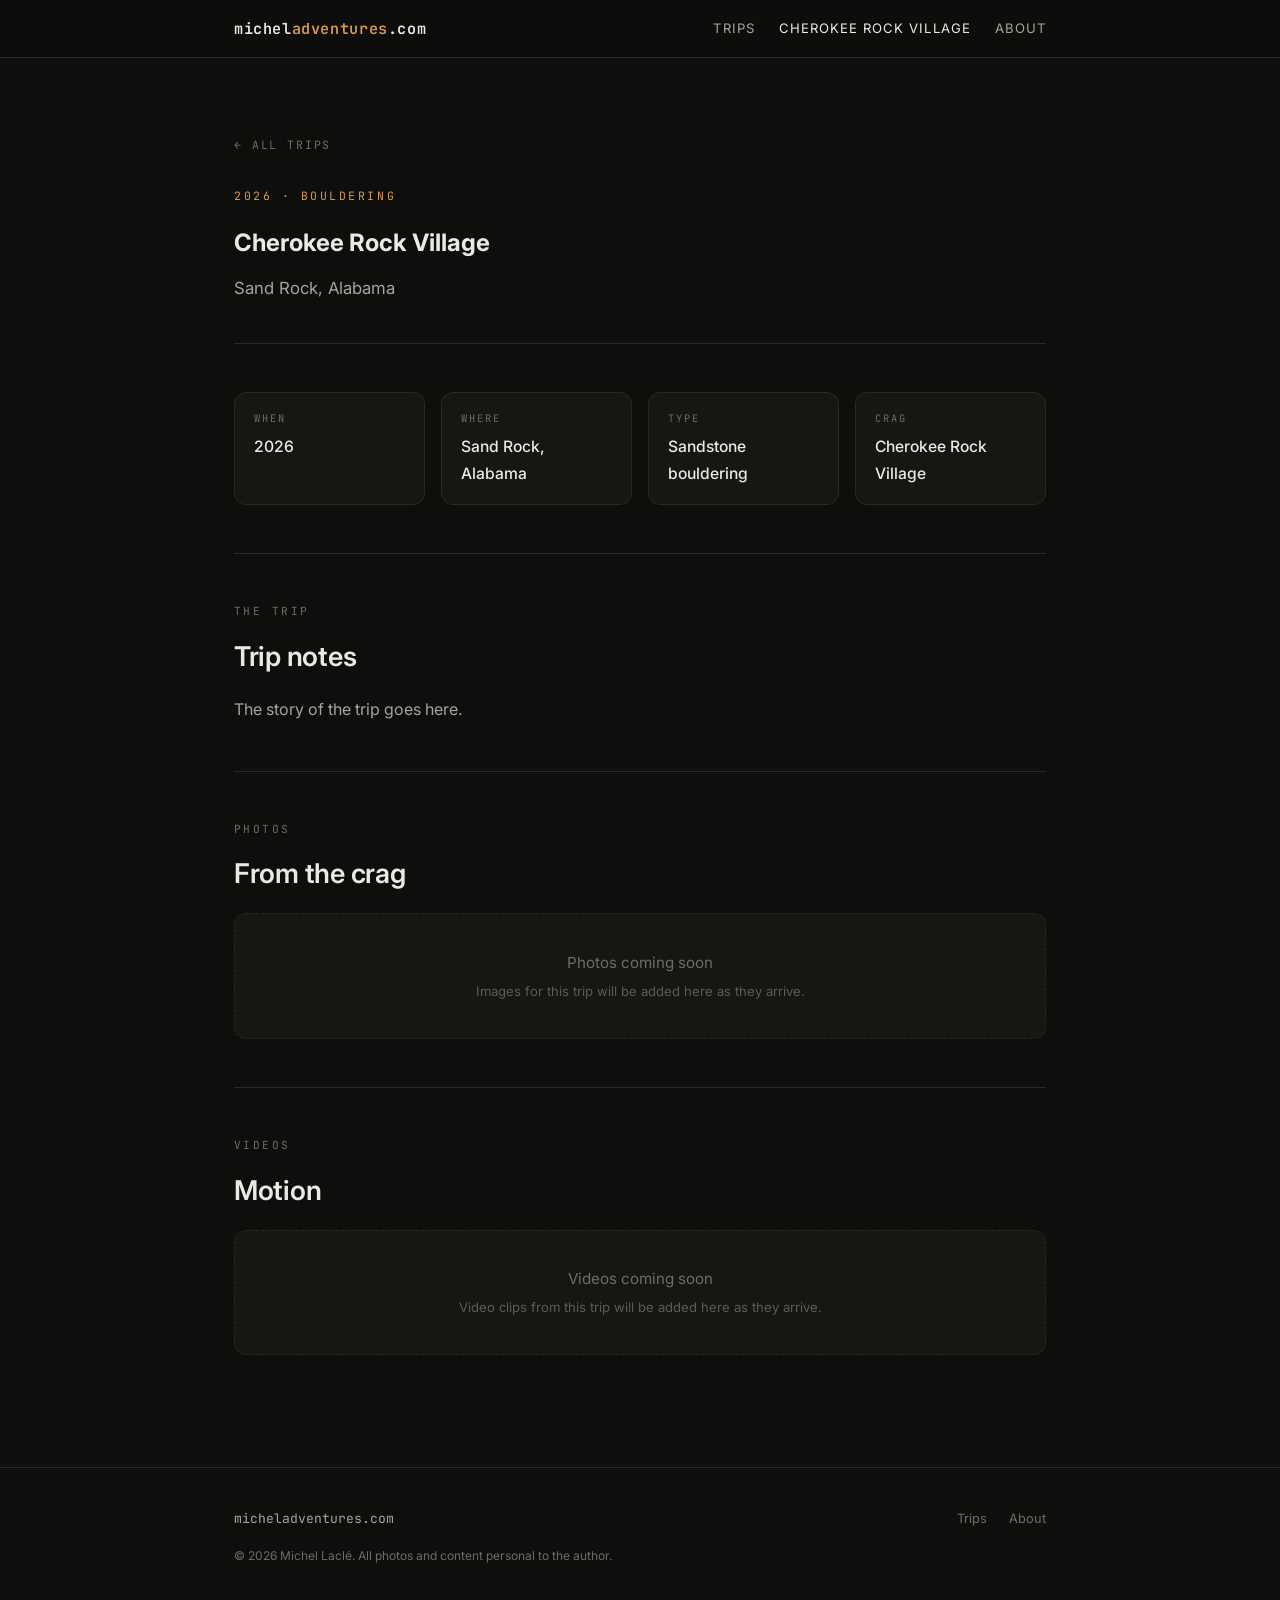
==== trips/cherokee-rock-village.html @ b3f6b27d "feat: initialize micheladventures.com — personal climbing & outdoor adventure log" ====
<!DOCTYPE html>
<html lang="en">
<head>
    <meta charset="UTF-8">
    <meta name="viewport" content="width=device-width, initial-scale=1.0">
    <title>Cherokee Rock Village, Sand Rock AL — 2026 Climbing Trip | Michel Adventures</title>
    <meta name="description" content="Trip report for the 2026 climbing trip to Sand Rock, Alabama and the Cherokee Rock Village bouldering crag — photos, videos, and route notes.">

    <!-- Open Graph -->
    <meta property="og:type" content="article">
    <meta property="og:site_name" content="Michel Adventures">
    <meta property="og:locale" content="en_US">
    <meta property="og:title" content="Cherokee Rock Village, Sand Rock AL — 2026 Climbing Trip">
    <meta property="og:description" content="The 2026 climbing trip to the sandstone boulder fields of Sand Rock, Alabama — photos, videos, and route notes.">
    <meta property="og:url" content="https://micheladventures.com/trips/cherokee-rock-village.html">

    <!-- Twitter Card -->
    <meta name="twitter:card" content="summary_large_image">
    <meta name="twitter:title" content="Cherokee Rock Village, Sand Rock AL — 2026 Climbing Trip">
    <meta name="twitter:description" content="The 2026 climbing trip to the sandstone boulder fields of Sand Rock, Alabama.">

    <!-- Canonical -->
    <link rel="canonical" href="https://micheladventures.com/trips/cherokee-rock-village.html">

    <!-- Fonts -->
    <link rel="preconnect" href="https://fonts.googleapis.com">
    <link rel="preconnect" href="https://fonts.gstatic.com" crossorigin>
    <link href="https://fonts.googleapis.com/css2?family=Inter:wght@300;400;500;600&family=JetBrains+Mono:wght@400;500;600&display=swap" rel="stylesheet">

    <link rel="stylesheet" href="/assets/css/site.css">
</head>
<body>
    <header class="site-header">
        <div class="wrap">
            <a class="brand" href="/">michel<span class="accent">adventures</span>.com</a>
            <button class="menu-btn" aria-label="Toggle menu">&#9776;</button>
            <nav class="site-nav">
                <a href="/#trips">Trips</a>
                <a href="/trips/cherokee-rock-village.html" class="active">Cherokee Rock Village</a>
                <a href="/#about">About</a>
            </nav>
        </div>
    </header>

    <main class="wrap">
        <section class="trip-hero">
            <a class="back-link" href="/#trips">&larr; All trips</a>
            <span class="kicker">2026 &middot; Bouldering</span>
            <h1>Cherokee Rock Village</h1>
            <p class="place">Sand Rock, Alabama</p>
        </section>

        <section class="block">
            <div class="facts">
                <div class="fact">
                    <span class="k">When</span>
                    <span class="v">2026</span>
                </div>
                <div class="fact">
                    <span class="k">Where</span>
                    <span class="v">Sand Rock, Alabama</span>
                </div>
                <div class="fact">
                    <span class="k">Type</span>
                    <span class="v">Sandstone bouldering</span>
                </div>
                <div class="fact">
                    <span class="k">Crag</span>
                    <span class="v">Cherokee Rock Village</span>
                </div>
                <!-- PLACEHOLDER: fill in trip facts as details arrive (exact dates, party, grades climbed) -->
            </div>
        </section>

        <section class="block">
            <span class="section-label">The trip</span>
            <h2>Trip notes</h2>
            <!-- PLACEHOLDER: trip narrative — replace with the story of the trip as content arrives -->
            <p class="body">The story of the trip goes here.</p>
        </section>

        <section class="block" id="photos">
            <span class="section-label">Photos</span>
            <h2>From the crag</h2>
            <!-- PHOTO GALLERY: add images to this grid as they arrive.
                 Local files: <img src="/trips/cherokee-rock-village/media/<file>.<ext>" alt="...">
                 Large files: upload to the CDN and use https://static.thinksmart.life/micheladventures/... -->
            <div class="empty-state">
                Photos coming soon
                <div class="hint">Images for this trip will be added here as they arrive.</div>
            </div>
        </section>

        <section class="block" id="videos">
            <span class="section-label">Videos</span>
            <h2>Motion</h2>
            <!-- VIDEO GRID: add videos to this grid as they arrive.
                 Local files: <video controls preload="metadata" src="/trips/cherokee-rock-village/media/<file>.mp4"></video>
                 Large files: upload to the CDN and reference https://static.thinksmart.life/micheladventures/... -->
            <div class="empty-state">
                Videos coming soon
                <div class="hint">Video clips from this trip will be added here as they arrive.</div>
            </div>
        </section>
    </main>

    <footer class="site-footer">
        <div class="wrap">
            <div class="foot-brand">micheladventures.com</div>
            <div class="foot-links">
                <a href="/#trips">Trips</a>
                <a href="/#about">About</a>
            </div>
        </div>
        <div class="wrap">
            <p class="copyright">&copy; 2026 Michel Lacl&eacute;. All photos and content personal to the author.</p>
        </div>
    </footer>

    <script>
    const menuBtn = document.querySelector('.menu-btn');
    const siteNav = document.querySelector('.site-nav');
    if (menuBtn && siteNav) {
        menuBtn.addEventListener('click', () => siteNav.classList.toggle('open'));
        siteNav.querySelectorAll('a').forEach(a => a.addEventListener('click', () => siteNav.classList.remove('open')));
    }
    </script>

    <script type="application/ld+json">
    {
        "@context": "https://schema.org",
        "@type": "Article",
        "headline": "Cherokee Rock Village, Sand Rock AL — 2026 Climbing Trip",
        "author": { "@type": "Person", "name": "Michel Laclé" },
        "about": { "@type": "Place", "name": "Cherokee Rock Village", "address": { "@type": "PostalAddress", "addressLocality": "Sand Rock", "addressRegion": "AL", "addressCountry": "US" } },
        "datePublished": "2026"
    }
    </script>
</body>
</html>
---- assets/css/site.css ----
/* Michel Adventures — shared design system */
:root {
    --bg: #0e0f0d;
    --surface: #151712;
    --surface-2: #1b1e18;
    --text: #ece9e2;
    --text-secondary: #a8a49a;
    --text-tertiary: #6f6c63;
    --border: #262a22;
    --accent: #d99a4e;
    --accent-dim: rgba(217, 154, 78, 0.14);
    --accent-ink: #15100a;
    --green: #7d9a6f;
    --green-dim: rgba(125, 154, 111, 0.14);
}

* { margin: 0; padding: 0; box-sizing: border-box; }

html { scroll-behavior: smooth; }

body {
    font-family: 'Inter', -apple-system, BlinkMacSystemFont, sans-serif;
    font-size: 16px;
    line-height: 1.65;
    color: var(--text);
    background-color: var(--bg);
    -webkit-font-smoothing: antialiased;
}

.wrap { max-width: 860px; margin: 0 auto; padding: 0 1.5rem; }

/* Header */
.site-header {
    position: sticky; top: 0; z-index: 50;
    background: rgba(14, 15, 13, 0.88);
    backdrop-filter: blur(10px);
    border-bottom: 1px solid var(--border);
}
.site-header .wrap {
    display: flex; justify-content: space-between; align-items: center;
    padding-top: 1rem; padding-bottom: 1rem;
}
.brand {
    font-family: 'JetBrains Mono', monospace;
    font-weight: 600; font-size: 0.95rem; letter-spacing: 0.04em;
    color: var(--text); text-decoration: none;
}
.brand .accent { color: var(--accent); }
.site-nav { display: flex; gap: 1.5rem; align-items: center; }
.site-nav a {
    font-size: 0.82rem; letter-spacing: 0.08em; text-transform: uppercase;
    color: var(--text-secondary); text-decoration: none;
}
.site-nav a:hover, .site-nav a.active { color: var(--text); }
.menu-btn {
    display: none; background: none; border: 1px solid var(--border);
    color: var(--text); font-size: 1.2rem; padding: 0.15rem 0.6rem; border-radius: 6px;
    cursor: pointer;
}
@media (max-width: 640px) {
    .site-nav {
        display: none; position: absolute; top: 100%; left: 0; right: 0;
        flex-direction: column; gap: 0; background: var(--surface);
        border-bottom: 1px solid var(--border); padding: 0.5rem 0;
    }
    .site-nav.open { display: flex; }
    .site-nav a { padding: 0.8rem 1.5rem; }
    .menu-btn { display: block; }
}

/* Hero */
.hero { padding: 5.5rem 0 4rem; }
.kicker {
    font-family: 'JetBrains Mono', monospace;
    font-size: 0.72rem; letter-spacing: 0.22em; text-transform: uppercase;
    color: var(--accent); display: block; margin-bottom: 1.1rem;
}
.hero h1 {
    font-size: clamp(2.1rem, 6vw, 3.4rem); font-weight: 600;
    line-height: 1.12; letter-spacing: -0.02em; margin-bottom: 1.2rem;
}
.lead { font-size: 1.1rem; color: var(--text-secondary); max-width: 60ch; }

/* Sections */
section.block { padding: 3rem 0; border-top: 1px solid var(--border); }
section.block:first-of-type { border-top: none; }
.section-label {
    font-family: 'JetBrains Mono', monospace;
    font-size: 0.7rem; letter-spacing: 0.22em; text-transform: uppercase;
    color: var(--text-tertiary); display: block; margin-bottom: 0.9rem;
}
h2 { font-size: 1.7rem; font-weight: 600; letter-spacing: -0.01em; margin-bottom: 1rem; }
p.body { color: var(--text-secondary); max-width: 68ch; }
p.body + p.body { margin-top: 1rem; }

/* Trip cards */
.trip-card {
    display: block; text-decoration: none; color: inherit;
    border: 1px solid var(--border); border-radius: 14px;
    background: var(--surface); padding: 1.8rem;
    transition: border-color 0.15s ease, transform 0.15s ease;
}
.trip-card:hover { border-color: var(--accent); transform: translateY(-2px); }
.trip-grid { display: grid; gap: 1rem; }
.trip-meta {
    font-family: 'JetBrains Mono', monospace;
    font-size: 0.72rem; letter-spacing: 0.14em; text-transform: uppercase;
    color: var(--accent); margin-bottom: 0.7rem;
}
.trip-card h3 { font-size: 1.35rem; font-weight: 600; margin-bottom: 0.5rem; }
.trip-card .desc { color: var(--text-secondary); font-size: 0.98rem; }
.trip-card .status {
    display: inline-block; margin-top: 0.9rem;
    font-family: 'JetBrains Mono', monospace; font-size: 0.68rem;
    letter-spacing: 0.14em; text-transform: uppercase;
    color: var(--green); background: var(--green-dim);
    padding: 0.25rem 0.65rem; border-radius: 999px;
}

/* Trip page */
.trip-hero { padding: 4.5rem 0 2.5rem; }
.trip-hero .place { color: var(--text-secondary); font-size: 1.05rem; margin-top: 0.8rem; }

.facts { display: grid; grid-template-columns: repeat(auto-fit, minmax(180px, 1fr)); gap: 1rem; }
.fact {
    border: 1px solid var(--border); border-radius: 12px;
    background: var(--surface); padding: 1.1rem 1.2rem;
}
.fact .k {
    font-family: 'JetBrains Mono', monospace; font-size: 0.65rem;
    letter-spacing: 0.18em; text-transform: uppercase; color: var(--text-tertiary);
    display: block; margin-bottom: 0.35rem;
}
.fact .v { font-size: 0.98rem; font-weight: 500; }

/* Gallery */
.gallery {
    display: grid; grid-template-columns: repeat(auto-fill, minmax(240px, 1fr));
    gap: 0.8rem;
}
.gallery img {
    width: 100%; aspect-ratio: 4 / 3; object-fit: cover;
    border-radius: 10px; border: 1px solid var(--border); display: block;
}
.empty-state {
    border: 1px dashed var(--border); border-radius: 12px;
    padding: 2.2rem 1.5rem; text-align: center;
    color: var(--text-tertiary); font-size: 0.95rem;
    background: var(--surface);
}
.empty-state .hint { font-size: 0.82rem; color: var(--text-tertiary); margin-top: 0.4rem; opacity: 0.8; }

/* Video grid */
.video-grid { display: grid; grid-template-columns: repeat(auto-fill, minmax(300px, 1fr)); gap: 1rem; }
.video-grid video, .video-grid iframe {
    width: 100%; aspect-ratio: 16 / 9; border-radius: 12px;
    border: 1px solid var(--border); background: var(--surface);
    display: block;
}

/* Back link */
.back-link {
    display: inline-block; margin-bottom: 2rem;
    font-family: 'JetBrains Mono', monospace; font-size: 0.72rem;
    letter-spacing: 0.16em; text-transform: uppercase;
    color: var(--text-tertiary); text-decoration: none;
}
.back-link:hover { color: var(--accent); }

/* Footer */
.site-footer { border-top: 1px solid var(--border); margin-top: 4rem; padding: 2.5rem 0 3rem; }
.site-footer .wrap { display: flex; justify-content: space-between; align-items: center; gap: 1rem; flex-wrap: wrap; }
.site-footer .foot-brand { font-family: 'JetBrains Mono', monospace; font-size: 0.82rem; color: var(--text-secondary); }
.site-footer .foot-links { display: flex; gap: 1.4rem; }
.site-footer .foot-links a { font-size: 0.8rem; color: var(--text-tertiary); text-decoration: none; }
.site-footer .foot-links a:hover { color: var(--text); }
.copyright { font-size: 0.75rem; color: var(--text-tertiary); margin-top: 1rem; }
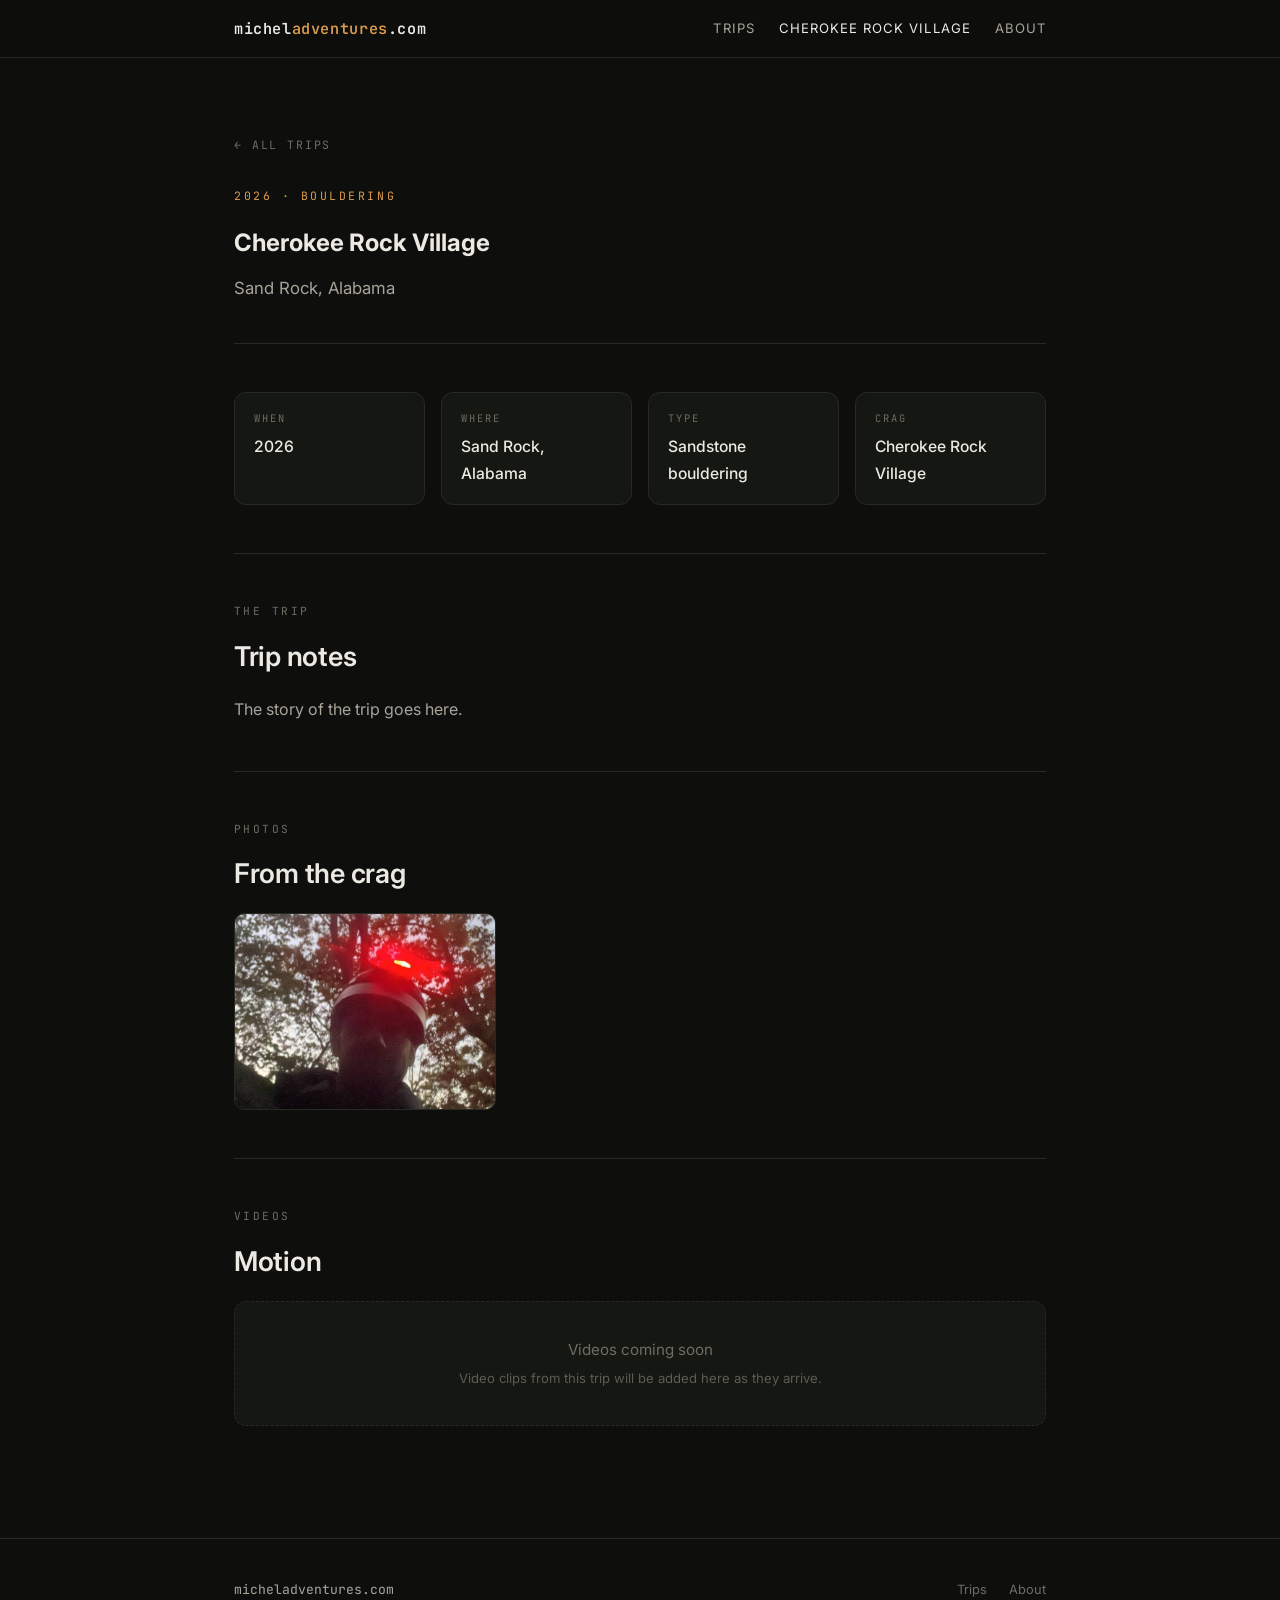
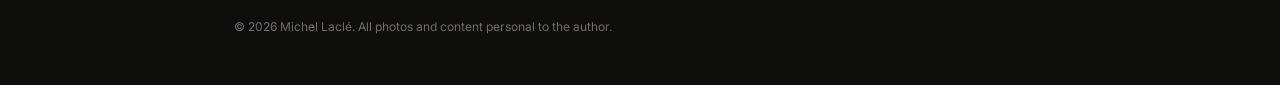
==== commit cef90526: "feat: add first photo (headlamp selfie) to Cherokee Rock Village trip page" ====
--- a/trips/cherokee-rock-village.html
+++ b/trips/cherokee-rock-village.html
@@ -12,6 +12,7 @@
     <meta property="og:locale" content="en_US">
     <meta property="og:title" content="Cherokee Rock Village, Sand Rock AL — 2026 Climbing Trip">
     <meta property="og:description" content="The 2026 climbing trip to the sandstone boulder fields of Sand Rock, Alabama — photos, videos, and route notes.">
+    <meta property="og:image" content="https://micheladventures.com/trips/cherokee-rock-village/media/01-headlamp-selfie.jpg">
     <meta property="og:url" content="https://micheladventures.com/trips/cherokee-rock-village.html">
 
     <!-- Twitter Card -->
@@ -82,12 +83,11 @@
         <section class="block" id="photos">
             <span class="section-label">Photos</span>
             <h2>From the crag</h2>
-            <!-- PHOTO GALLERY: add images to this grid as they arrive.
+            <!-- PHOTO GALLERY: add images to this grid as they arrive (newest first).
                  Local files: <img src="/trips/cherokee-rock-village/media/<file>.<ext>" alt="...">
                  Large files: upload to the CDN and use https://static.thinksmart.life/micheladventures/... -->
-            <div class="empty-state">
-                Photos coming soon
-                <div class="hint">Images for this trip will be added here as they arrive.</div>
+            <div class="gallery">
+                <img src="/trips/cherokee-rock-village/media/01-headlamp-selfie.jpg" alt="Selfie under the overcast sky at the crag, hard hat light glowing in the low light" loading="lazy">
             </div>
         </section>
 
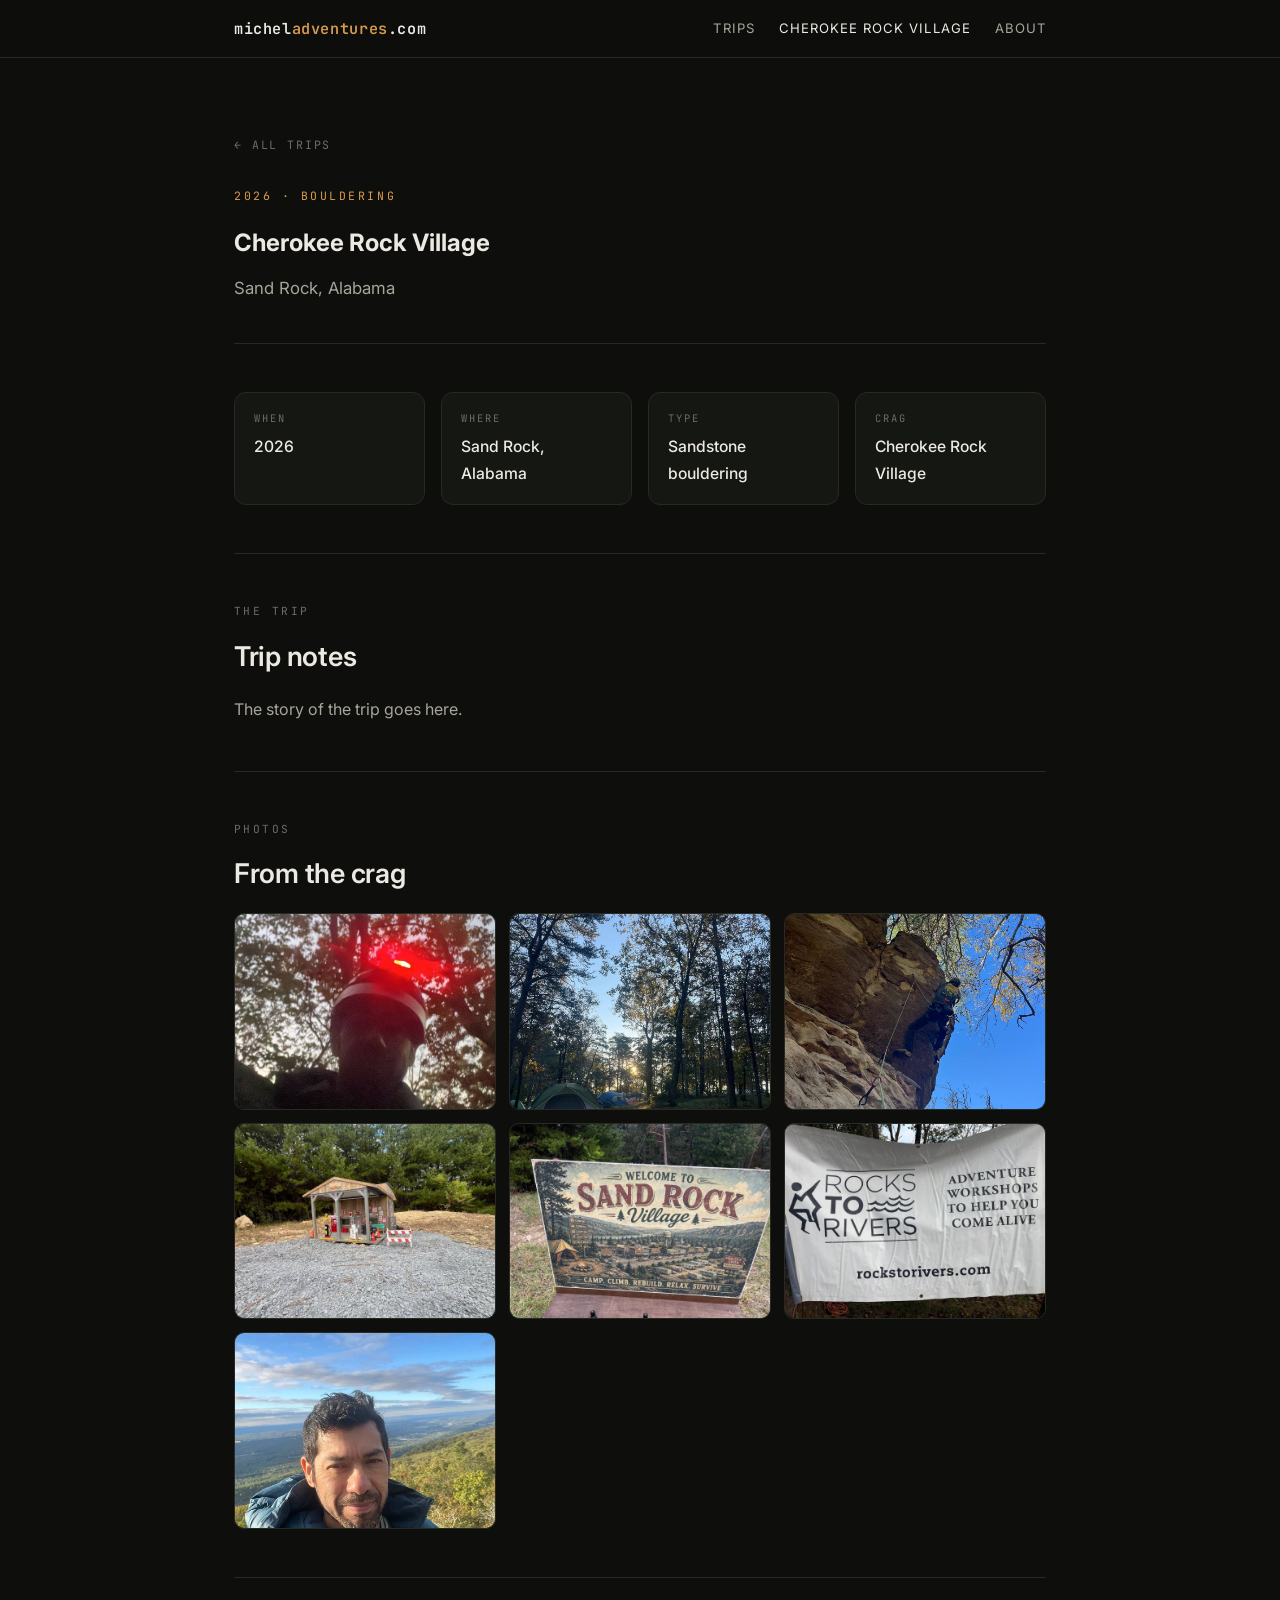
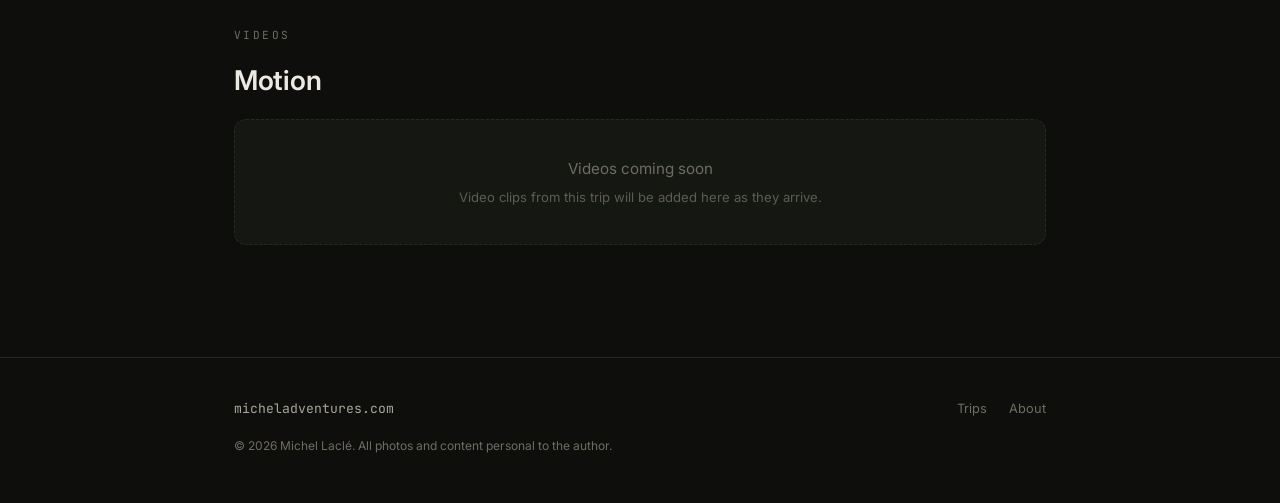
==== commit 26d67497: "feat: add 6 more photos to Cherokee Rock Village gallery (campsite, climb, signs, summit)" ====
--- a/trips/cherokee-rock-village.html
+++ b/trips/cherokee-rock-village.html
@@ -88,6 +88,12 @@
                  Large files: upload to the CDN and use https://static.thinksmart.life/micheladventures/... -->
             <div class="gallery">
                 <img src="/trips/cherokee-rock-village/media/01-headlamp-selfie.jpg" alt="Selfie under the overcast sky at the crag, hard hat light glowing in the low light" loading="lazy">
+                <img src="/trips/cherokee-rock-village/media/02-campsite-sunrise.jpg" alt="Campsite at first light — low sun burning through the trees behind the tents" loading="lazy">
+                <img src="/trips/cherokee-rock-village/media/03-overhang-climb.jpg" alt="Climber working up a steep overhanging sandstone face, rope and quickdraws in the foreground" loading="lazy">
+                <img src="/trips/cherokee-rock-village/media/04-sandcreek-service-station.jpg" alt="The Sandcreek Service Station — a vintage gas station kiosk ringed by pines" loading="lazy">
+                <img src="/trips/cherokee-rock-village/media/05-welcome-to-sand-rock-village.jpg" alt="Welcome to Sand Rock Village sign — Camp. Climb. Rebuild. Relax. Survive." loading="lazy">
+                <img src="/trips/cherokee-rock-village/media/06-rocks-to-rivers-banner.jpg" alt="Rocks to Rivers adventure workshop banner" loading="lazy">
+                <img src="/trips/cherokee-rock-village/media/07-summit-selfie.jpg" alt="Summit selfie over the forested ridgeline" loading="lazy">
             </div>
         </section>
 
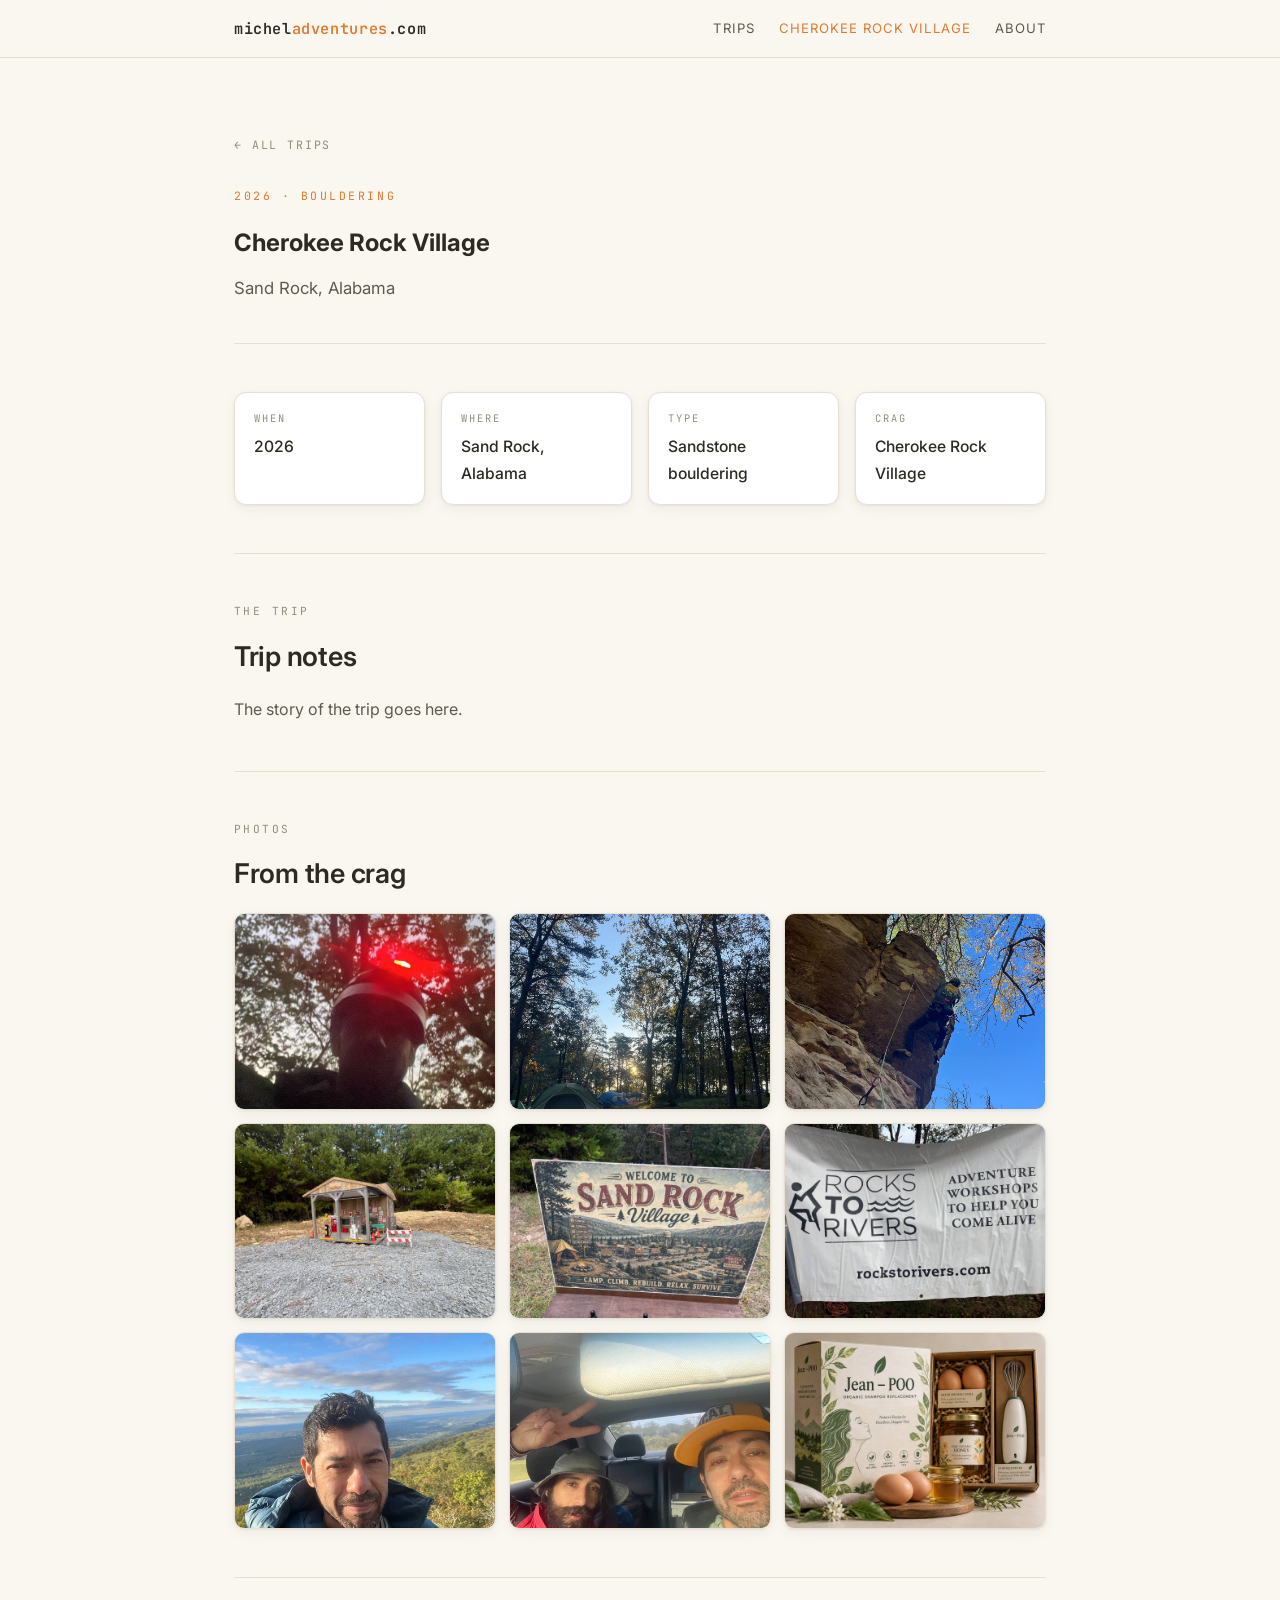
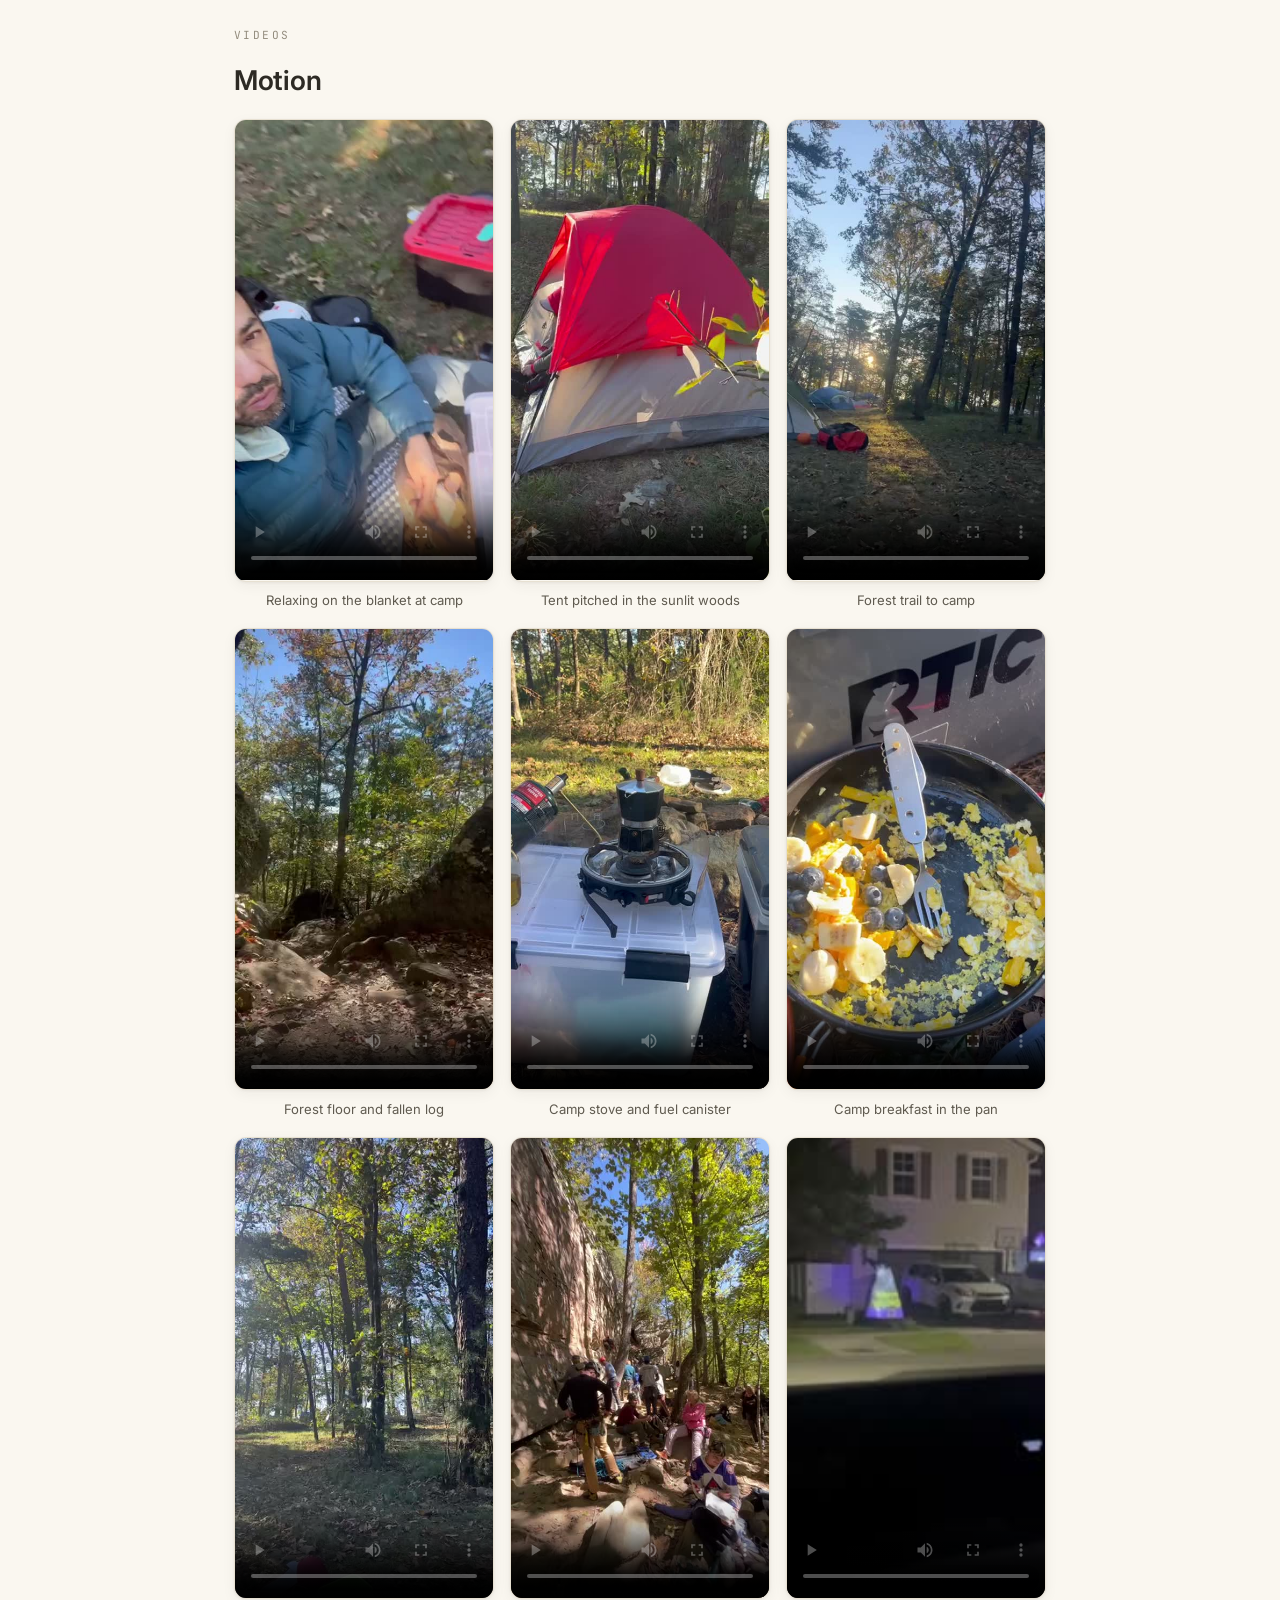
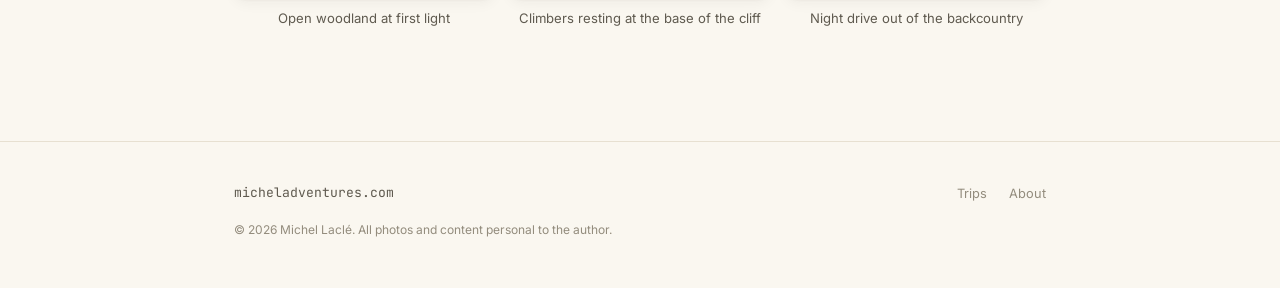
==== commit 932f60c7: "feat: light theme, add 2 photos + 9 video clips to Cherokee Rock Village trip" ====
--- a/trips/cherokee-rock-village.html
+++ b/trips/cherokee-rock-village.html
@@ -94,6 +94,8 @@
                 <img src="/trips/cherokee-rock-village/media/05-welcome-to-sand-rock-village.jpg" alt="Welcome to Sand Rock Village sign — Camp. Climb. Rebuild. Relax. Survive." loading="lazy">
                 <img src="/trips/cherokee-rock-village/media/06-rocks-to-rivers-banner.jpg" alt="Rocks to Rivers adventure workshop banner" loading="lazy">
                 <img src="/trips/cherokee-rock-village/media/07-summit-selfie.jpg" alt="Summit selfie over the forested ridgeline" loading="lazy">
+                <img src="/trips/cherokee-rock-village/media/08-car-selfie.jpg" alt="Road-trip selfie with a climbing buddy in the car" loading="lazy">
+                <img src="/trips/cherokee-rock-village/media/09-jean-poo-kit.jpg" alt="Jean-POO organic shampoo kit spotted on the trip" loading="lazy">
             </div>
         </section>
 
@@ -101,11 +103,45 @@
             <span class="section-label">Videos</span>
             <h2>Motion</h2>
             <!-- VIDEO GRID: add videos to this grid as they arrive.
-                 Local files: <video controls preload="metadata" src="/trips/cherokee-rock-village/media/<file>.mp4"></video>
+                 Local files: <video controls preload="metadata" poster="...-poster.jpg" src=".../clipNN.mp4">
                  Large files: upload to the CDN and reference https://static.thinksmart.life/micheladventures/... -->
-            <div class="empty-state">
-                Videos coming soon
-                <div class="hint">Video clips from this trip will be added here as they arrive.</div>
+            <div class="video-grid">
+                <figure class="video-card">
+                    <video controls preload="metadata" poster="/trips/cherokee-rock-village/media/video/clip01-poster.jpg" src="/trips/cherokee-rock-village/media/video/clip01.mp4"></video>
+                    <figcaption>Relaxing on the blanket at camp</figcaption>
+                </figure>
+                <figure class="video-card">
+                    <video controls preload="metadata" poster="/trips/cherokee-rock-village/media/video/clip02-poster.jpg" src="/trips/cherokee-rock-village/media/video/clip02.mp4"></video>
+                    <figcaption>Tent pitched in the sunlit woods</figcaption>
+                </figure>
+                <figure class="video-card">
+                    <video controls preload="metadata" poster="/trips/cherokee-rock-village/media/video/clip03-poster.jpg" src="/trips/cherokee-rock-village/media/video/clip03.mp4"></video>
+                    <figcaption>Forest trail to camp</figcaption>
+                </figure>
+                <figure class="video-card">
+                    <video controls preload="metadata" poster="/trips/cherokee-rock-village/media/video/clip04-poster.jpg" src="/trips/cherokee-rock-village/media/video/clip04.mp4"></video>
+                    <figcaption>Forest floor and fallen log</figcaption>
+                </figure>
+                <figure class="video-card">
+                    <video controls preload="metadata" poster="/trips/cherokee-rock-village/media/video/clip05-poster.jpg" src="/trips/cherokee-rock-village/media/video/clip05.mp4"></video>
+                    <figcaption>Camp stove and fuel canister</figcaption>
+                </figure>
+                <figure class="video-card">
+                    <video controls preload="metadata" poster="/trips/cherokee-rock-village/media/video/clip06-poster.jpg" src="/trips/cherokee-rock-village/media/video/clip06.mp4"></video>
+                    <figcaption>Camp breakfast in the pan</figcaption>
+                </figure>
+                <figure class="video-card">
+                    <video controls preload="metadata" poster="/trips/cherokee-rock-village/media/video/clip07-poster.jpg" src="/trips/cherokee-rock-village/media/video/clip07.mp4"></video>
+                    <figcaption>Open woodland at first light</figcaption>
+                </figure>
+                <figure class="video-card">
+                    <video controls preload="metadata" poster="/trips/cherokee-rock-village/media/video/clip08-poster.jpg" src="/trips/cherokee-rock-village/media/video/clip08.mp4"></video>
+                    <figcaption>Climbers resting at the base of the cliff</figcaption>
+                </figure>
+                <figure class="video-card">
+                    <video controls preload="metadata" poster="/trips/cherokee-rock-village/media/video/clip09-poster.jpg" src="/trips/cherokee-rock-village/media/video/clip09.mp4"></video>
+                    <figcaption>Night drive out of the backcountry</figcaption>
+                </figure>
             </div>
         </section>
     </main>
--- a/assets/css/site.css
+++ b/assets/css/site.css
@@ -1,17 +1,18 @@
-/* Michel Adventures — shared design system */
+/* Michel Adventures — shared design system (light) */
 :root {
-    --bg: #0e0f0d;
-    --surface: #151712;
-    --surface-2: #1b1e18;
-    --text: #ece9e2;
-    --text-secondary: #a8a49a;
-    --text-tertiary: #6f6c63;
-    --border: #262a22;
-    --accent: #d99a4e;
-    --accent-dim: rgba(217, 154, 78, 0.14);
-    --accent-ink: #15100a;
-    --green: #7d9a6f;
-    --green-dim: rgba(125, 154, 111, 0.14);
+    --bg: #faf7f0;
+    --surface: #ffffff;
+    --surface-2: #f4efe4;
+    --text: #2d2a24;
+    --text-secondary: #5f5a4f;
+    --text-tertiary: #938c7d;
+    --border: #e7e0d1;
+    --accent: #e07a2f;
+    --accent-dim: rgba(224, 122, 47, 0.1);
+    --accent-ink: #ffffff;
+    --green: #4a8f45;
+    --green-dim: rgba(74, 143, 69, 0.1);
+    --shadow: 0 1px 3px rgba(45, 42, 36, 0.06), 0 4px 14px rgba(45, 42, 36, 0.05);
 }
 
 * { margin: 0; padding: 0; box-sizing: border-box; }
@@ -32,7 +33,7 @@
 /* Header */
 .site-header {
     position: sticky; top: 0; z-index: 50;
-    background: rgba(14, 15, 13, 0.88);
+    background: rgba(250, 247, 240, 0.9);
     backdrop-filter: blur(10px);
     border-bottom: 1px solid var(--border);
 }
@@ -51,9 +52,9 @@
     font-size: 0.82rem; letter-spacing: 0.08em; text-transform: uppercase;
     color: var(--text-secondary); text-decoration: none;
 }
-.site-nav a:hover, .site-nav a.active { color: var(--text); }
+.site-nav a:hover, .site-nav a.active { color: var(--accent); }
 .menu-btn {
-    display: none; background: none; border: 1px solid var(--border);
+    display: none; background: var(--surface); border: 1px solid var(--border);
     color: var(--text); font-size: 1.2rem; padding: 0.15rem 0.6rem; border-radius: 6px;
     cursor: pointer;
 }
@@ -98,9 +99,13 @@
     display: block; text-decoration: none; color: inherit;
     border: 1px solid var(--border); border-radius: 14px;
     background: var(--surface); padding: 1.8rem;
-    transition: border-color 0.15s ease, transform 0.15s ease;
+    box-shadow: var(--shadow);
+    transition: border-color 0.15s ease, transform 0.15s ease, box-shadow 0.15s ease;
 }
-.trip-card:hover { border-color: var(--accent); transform: translateY(-2px); }
+.trip-card:hover {
+    border-color: var(--accent); transform: translateY(-2px);
+    box-shadow: 0 2px 4px rgba(45, 42, 36, 0.06), 0 10px 24px rgba(224, 122, 47, 0.12);
+}
 .trip-grid { display: grid; gap: 1rem; }
 .trip-meta {
     font-family: 'JetBrains Mono', monospace;
@@ -125,6 +130,7 @@
 .fact {
     border: 1px solid var(--border); border-radius: 12px;
     background: var(--surface); padding: 1.1rem 1.2rem;
+    box-shadow: var(--shadow);
 }
 .fact .k {
     font-family: 'JetBrains Mono', monospace; font-size: 0.65rem;
@@ -141,6 +147,7 @@
 .gallery img {
     width: 100%; aspect-ratio: 4 / 3; object-fit: cover;
     border-radius: 10px; border: 1px solid var(--border); display: block;
+    box-shadow: var(--shadow);
 }
 .empty-state {
     border: 1px dashed var(--border); border-radius: 12px;
@@ -150,9 +157,19 @@
 }
 .empty-state .hint { font-size: 0.82rem; color: var(--text-tertiary); margin-top: 0.4rem; opacity: 0.8; }
 
-/* Video grid */
-.video-grid { display: grid; grid-template-columns: repeat(auto-fill, minmax(300px, 1fr)); gap: 1rem; }
-.video-grid video, .video-grid iframe {
+/* Video grid — portrait phone clips */
+.video-grid { display: grid; grid-template-columns: repeat(auto-fill, minmax(210px, 1fr)); gap: 1rem; }
+.video-card { margin: 0; }
+.video-card video {
+    width: 100%; aspect-ratio: 9 / 16; object-fit: cover; border-radius: 12px;
+    border: 1px solid var(--border); background: var(--surface-2);
+    display: block; box-shadow: var(--shadow);
+}
+.video-card figcaption {
+    margin-top: 0.55rem; font-size: 0.82rem; color: var(--text-secondary);
+    text-align: center;
+}
+.video-card iframe {
     width: 100%; aspect-ratio: 16 / 9; border-radius: 12px;
     border: 1px solid var(--border); background: var(--surface);
     display: block;
@@ -173,5 +190,5 @@
 .site-footer .foot-brand { font-family: 'JetBrains Mono', monospace; font-size: 0.82rem; color: var(--text-secondary); }
 .site-footer .foot-links { display: flex; gap: 1.4rem; }
 .site-footer .foot-links a { font-size: 0.8rem; color: var(--text-tertiary); text-decoration: none; }
-.site-footer .foot-links a:hover { color: var(--text); }
+.site-footer .foot-links a:hover { color: var(--accent); }
 .copyright { font-size: 0.75rem; color: var(--text-tertiary); margin-top: 1rem; }
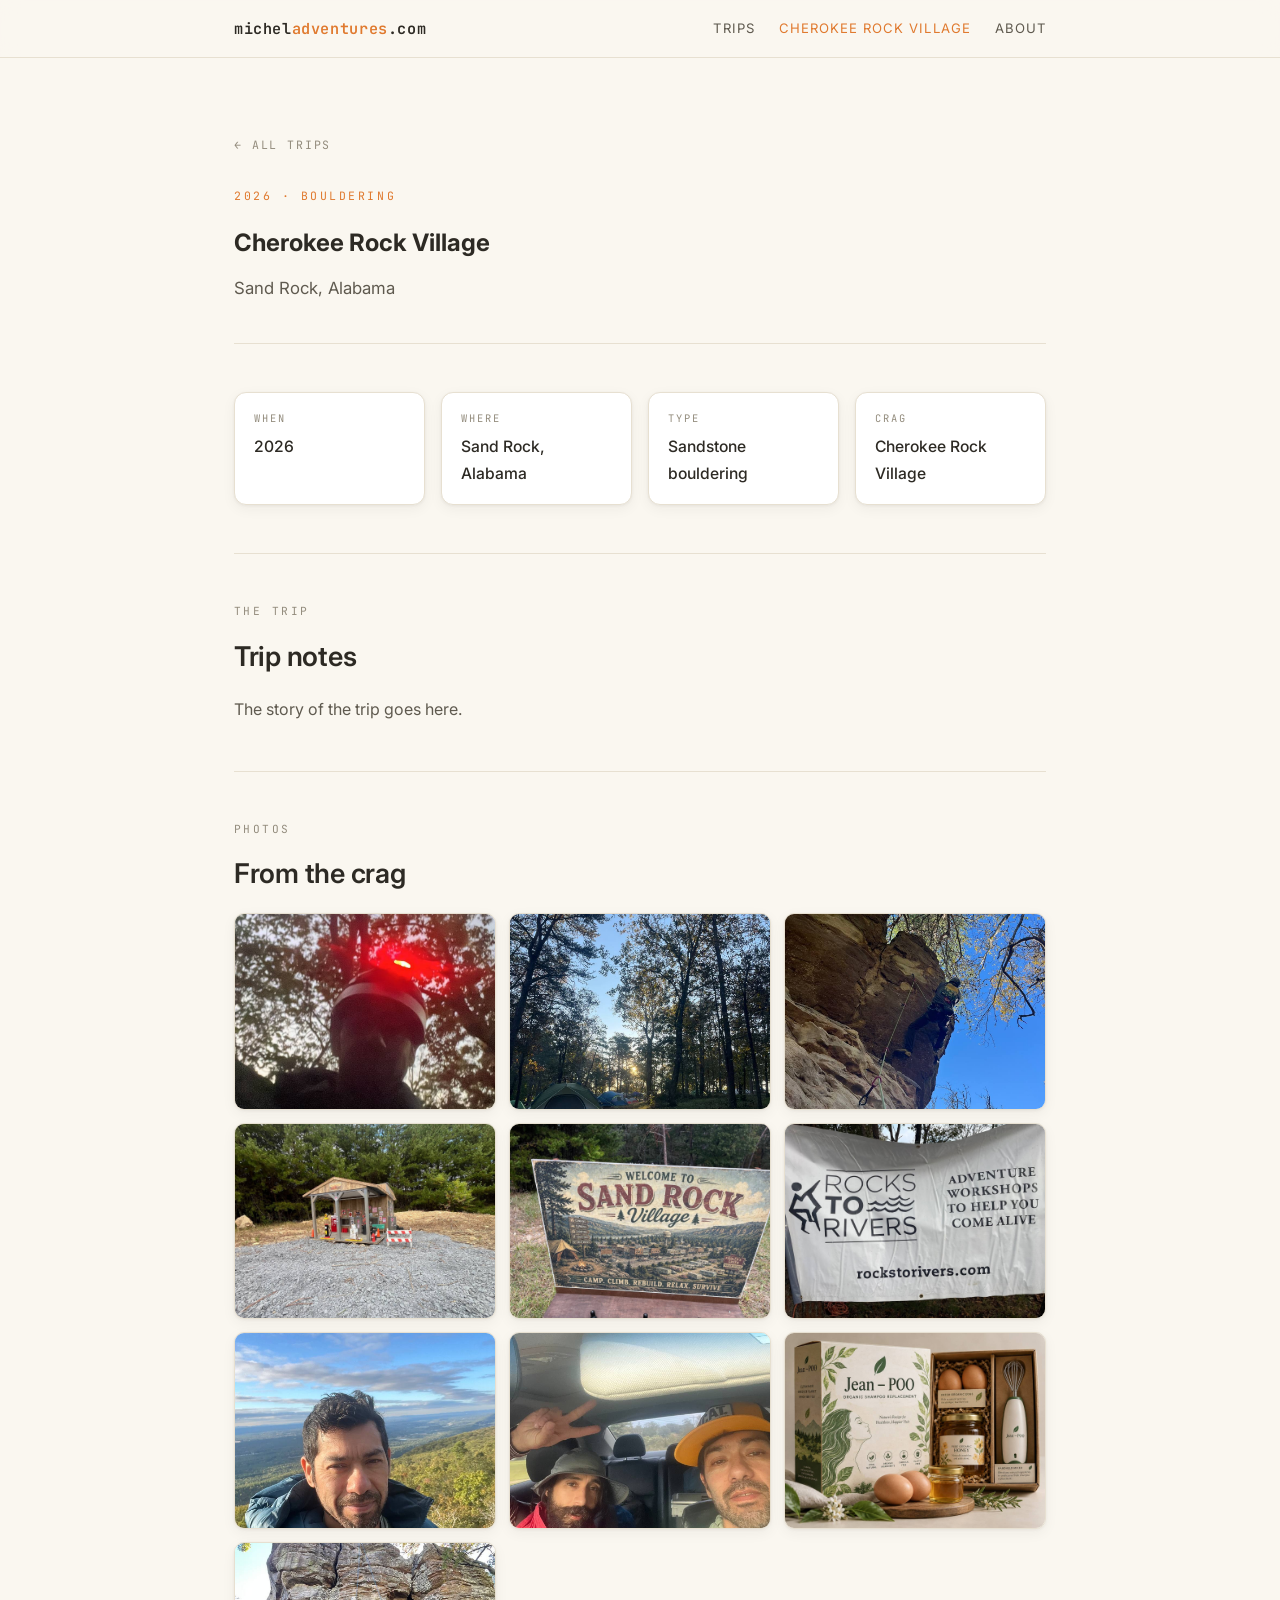
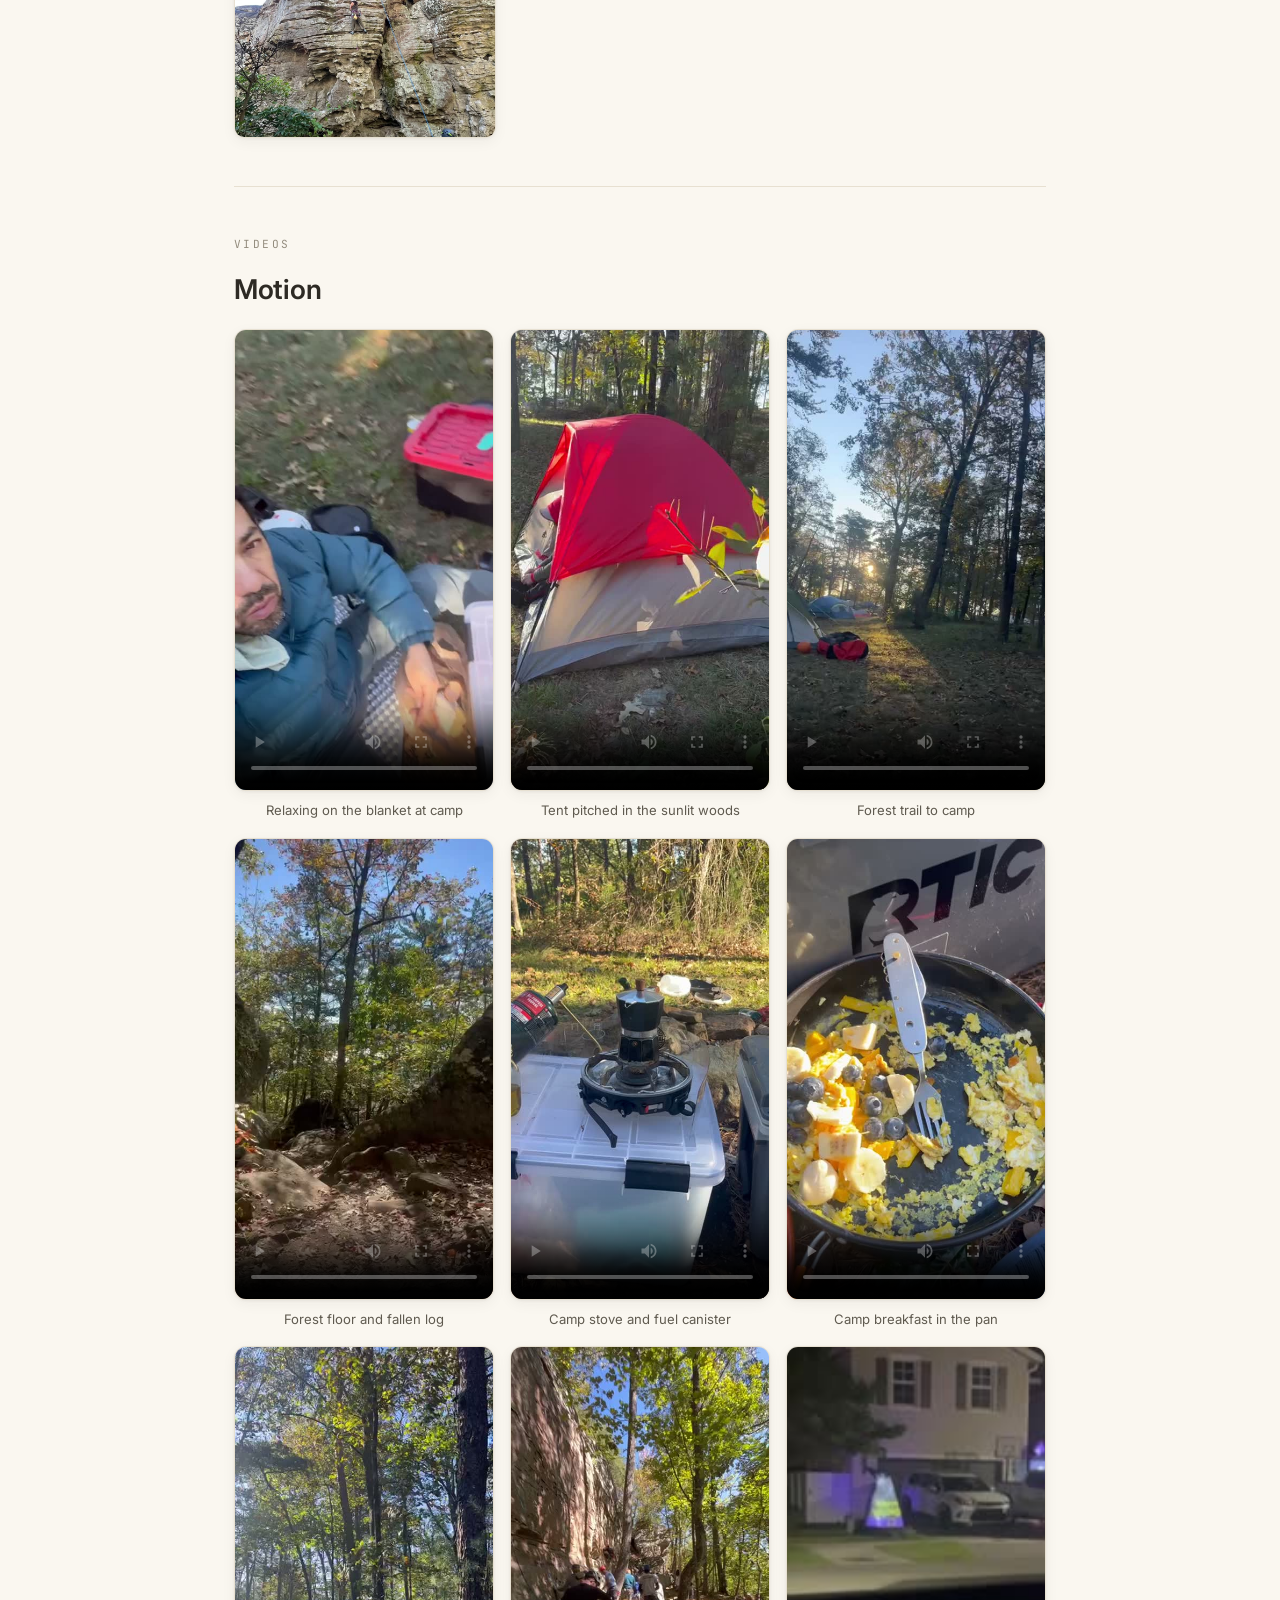
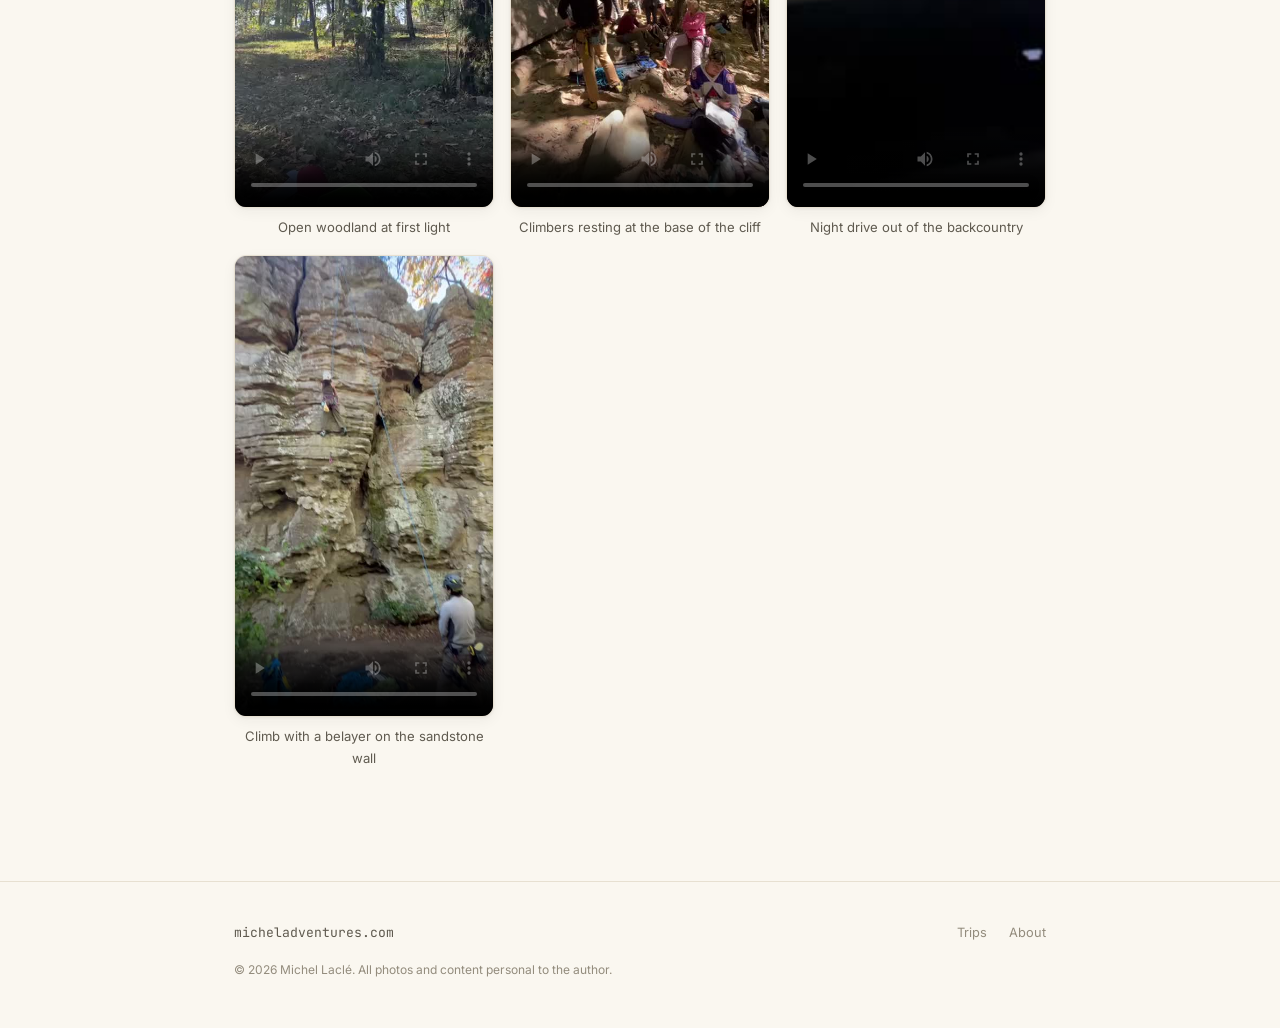
==== commit b0547b31: "feat: add sandstone wall climb photo + clip to Cherokee Rock Village trip" ====
--- a/trips/cherokee-rock-village.html
+++ b/trips/cherokee-rock-village.html
@@ -96,6 +96,7 @@
                 <img src="/trips/cherokee-rock-village/media/07-summit-selfie.jpg" alt="Summit selfie over the forested ridgeline" loading="lazy">
                 <img src="/trips/cherokee-rock-village/media/08-car-selfie.jpg" alt="Road-trip selfie with a climbing buddy in the car" loading="lazy">
                 <img src="/trips/cherokee-rock-village/media/09-jean-poo-kit.jpg" alt="Jean-POO organic shampoo kit spotted on the trip" loading="lazy">
+                <img src="/trips/cherokee-rock-village/media/10-ledge-climber-belayer.jpg" alt="Climber working the sandstone face with a partner belaying below" loading="lazy">
             </div>
         </section>
 
@@ -142,6 +143,10 @@
                     <video controls preload="metadata" poster="/trips/cherokee-rock-village/media/video/clip09-poster.jpg" src="/trips/cherokee-rock-village/media/video/clip09.mp4"></video>
                     <figcaption>Night drive out of the backcountry</figcaption>
                 </figure>
+                <figure class="video-card">
+                    <video controls preload="metadata" poster="/trips/cherokee-rock-village/media/video/clip10-poster.jpg" src="/trips/cherokee-rock-village/media/video/clip10.mp4"></video>
+                    <figcaption>Climb with a belayer on the sandstone wall</figcaption>
+                </figure>
             </div>
         </section>
     </main>
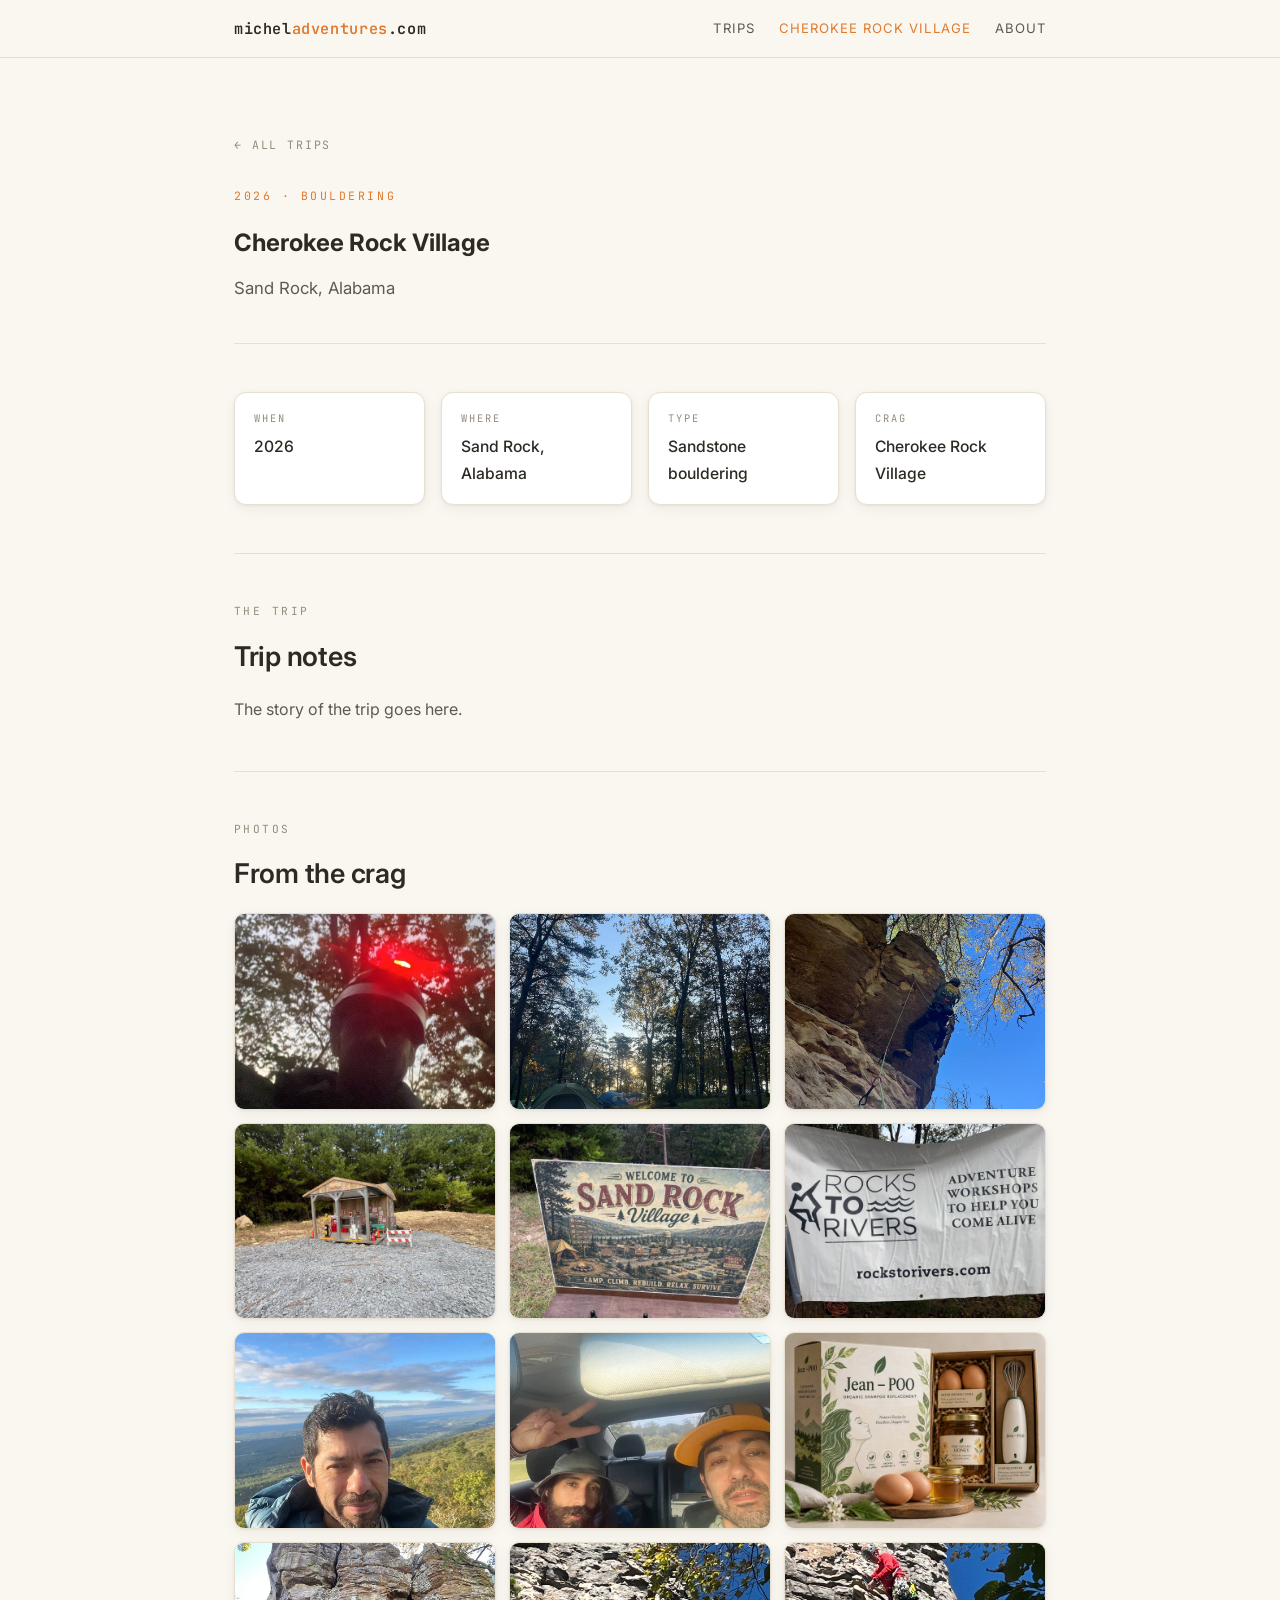
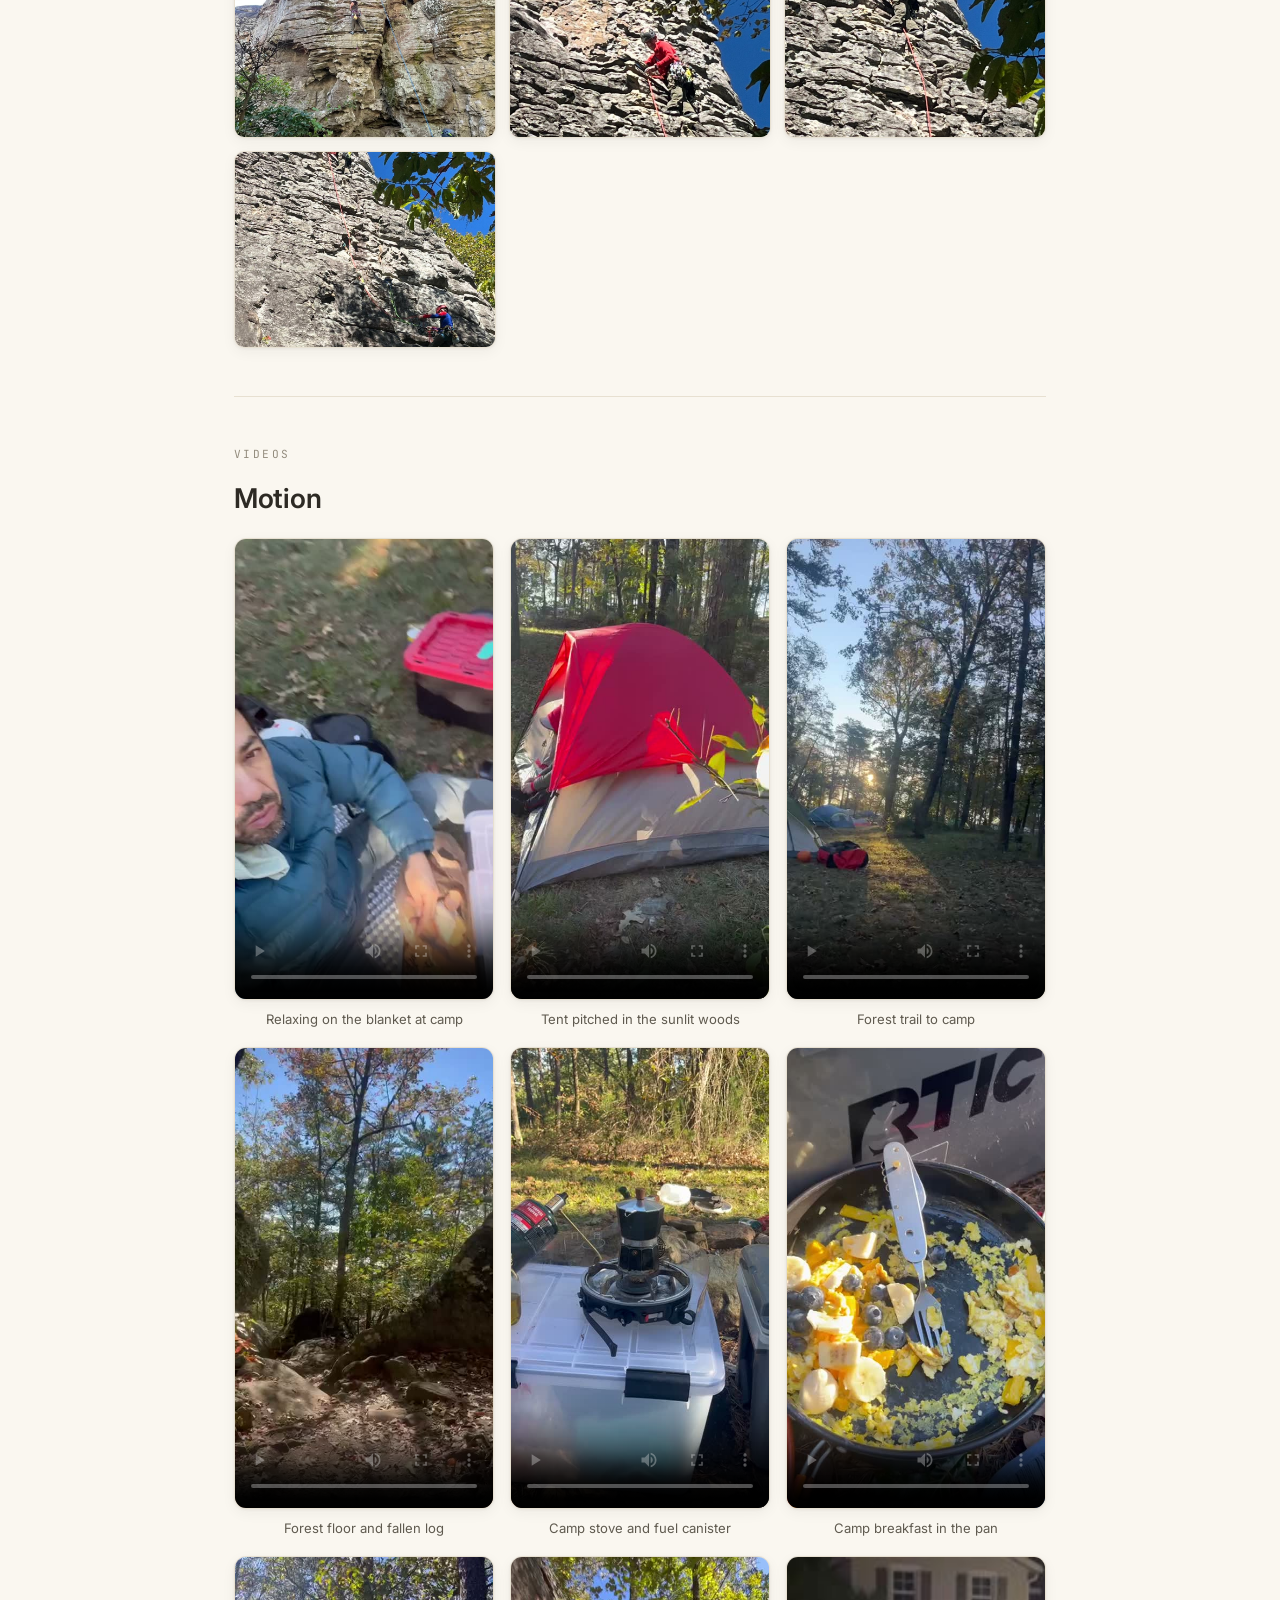
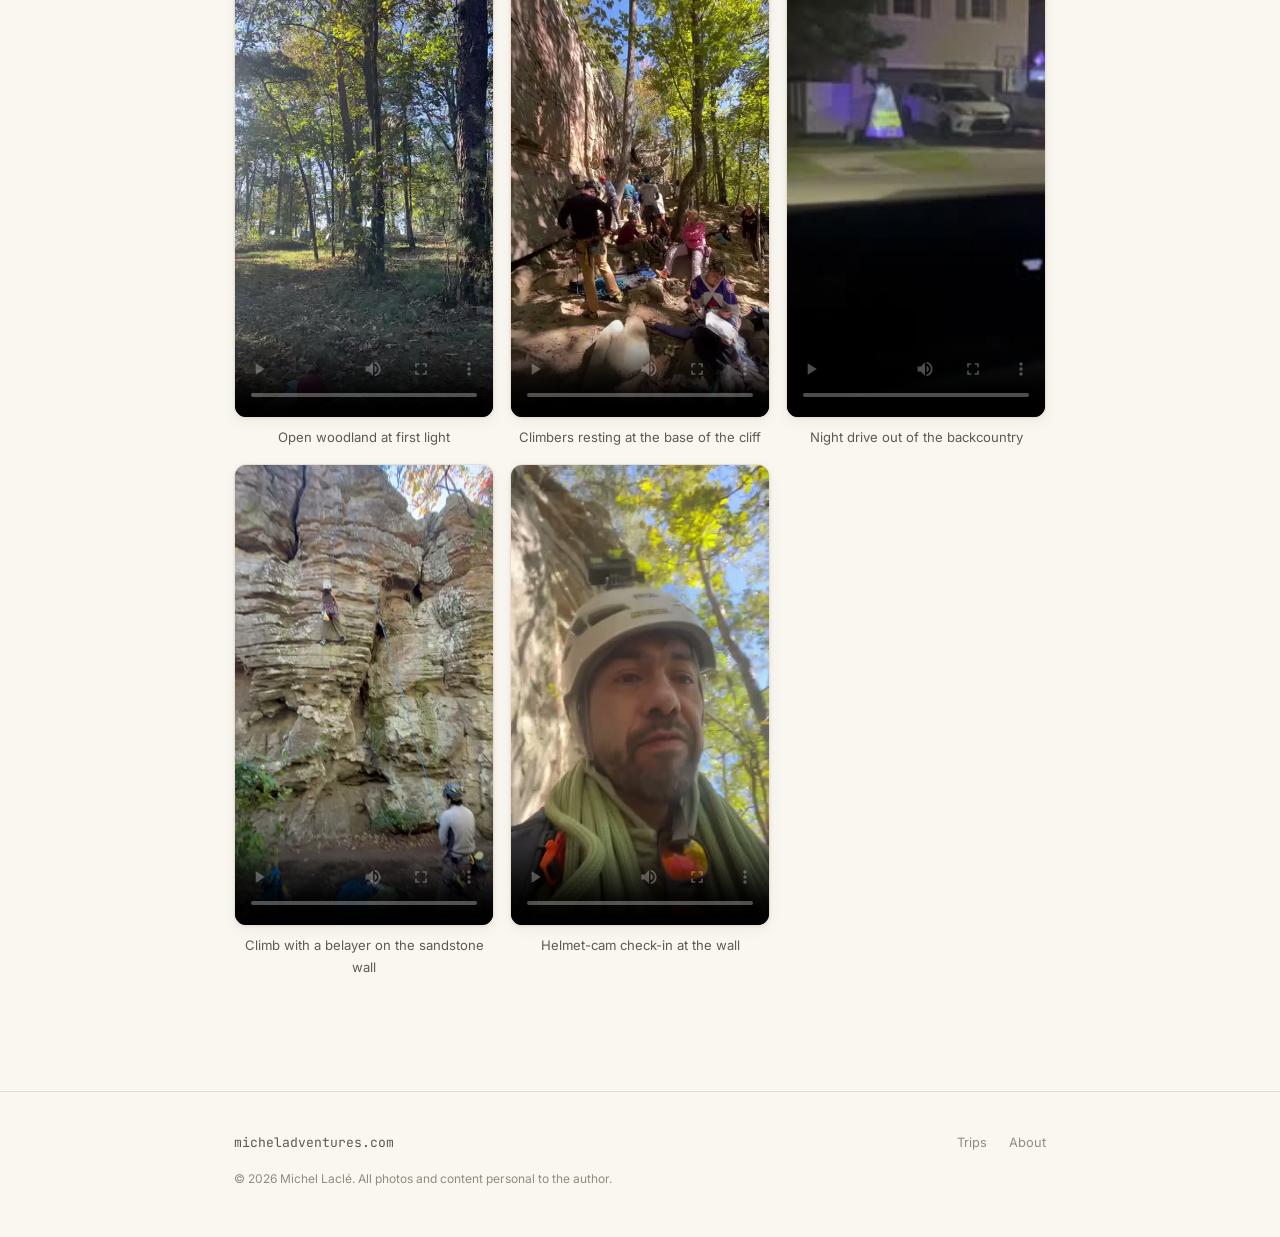
==== commit a02cbe63: "feat: add 3 climb photos + helmet-cam clip to Cherokee Rock Village trip" ====
--- a/trips/cherokee-rock-village.html
+++ b/trips/cherokee-rock-village.html
@@ -97,6 +97,9 @@
                 <img src="/trips/cherokee-rock-village/media/08-car-selfie.jpg" alt="Road-trip selfie with a climbing buddy in the car" loading="lazy">
                 <img src="/trips/cherokee-rock-village/media/09-jean-poo-kit.jpg" alt="Jean-POO organic shampoo kit spotted on the trip" loading="lazy">
                 <img src="/trips/cherokee-rock-village/media/10-ledge-climber-belayer.jpg" alt="Climber working the sandstone face with a partner belaying below" loading="lazy">
+                <img src="/trips/cherokee-rock-village/media/11-red-shirt-climb.jpg" alt="Climber in a red shirt working a steep gray rock face" loading="lazy">
+                <img src="/trips/cherokee-rock-village/media/12-climber-on-gray-rock.jpg" alt="Climber mid-ascent on the fractured gray rock" loading="lazy">
+                <img src="/trips/cherokee-rock-village/media/13-two-climbers-cliff.jpg" alt="Two climbers on the cliff, ropes running through the cracks" loading="lazy">
             </div>
         </section>
 
@@ -147,6 +150,10 @@
                     <video controls preload="metadata" poster="/trips/cherokee-rock-village/media/video/clip10-poster.jpg" src="/trips/cherokee-rock-village/media/video/clip10.mp4"></video>
                     <figcaption>Climb with a belayer on the sandstone wall</figcaption>
                 </figure>
+                <figure class="video-card">
+                    <video controls preload="metadata" poster="/trips/cherokee-rock-village/media/video/clip11-poster.jpg" src="/trips/cherokee-rock-village/media/video/clip11.mp4"></video>
+                    <figcaption>Helmet-cam check-in at the wall</figcaption>
+                </figure>
             </div>
         </section>
     </main>
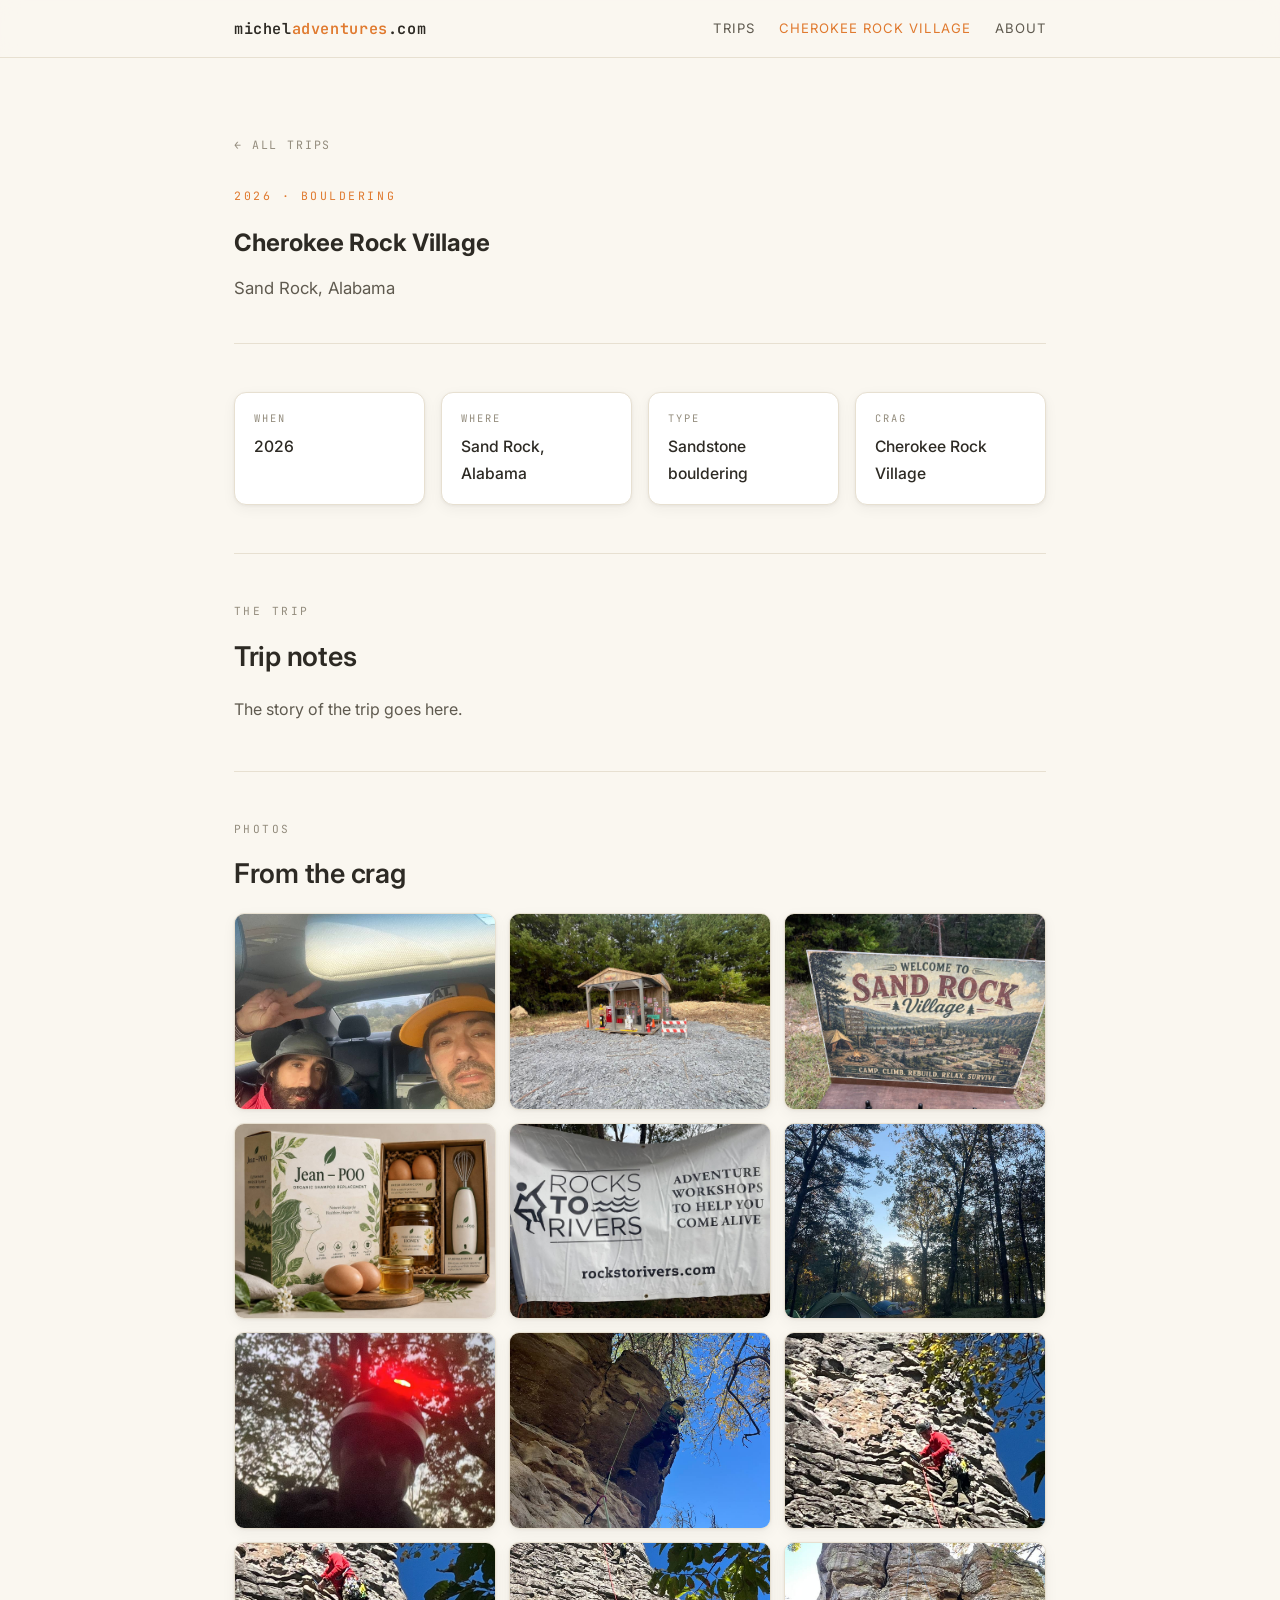
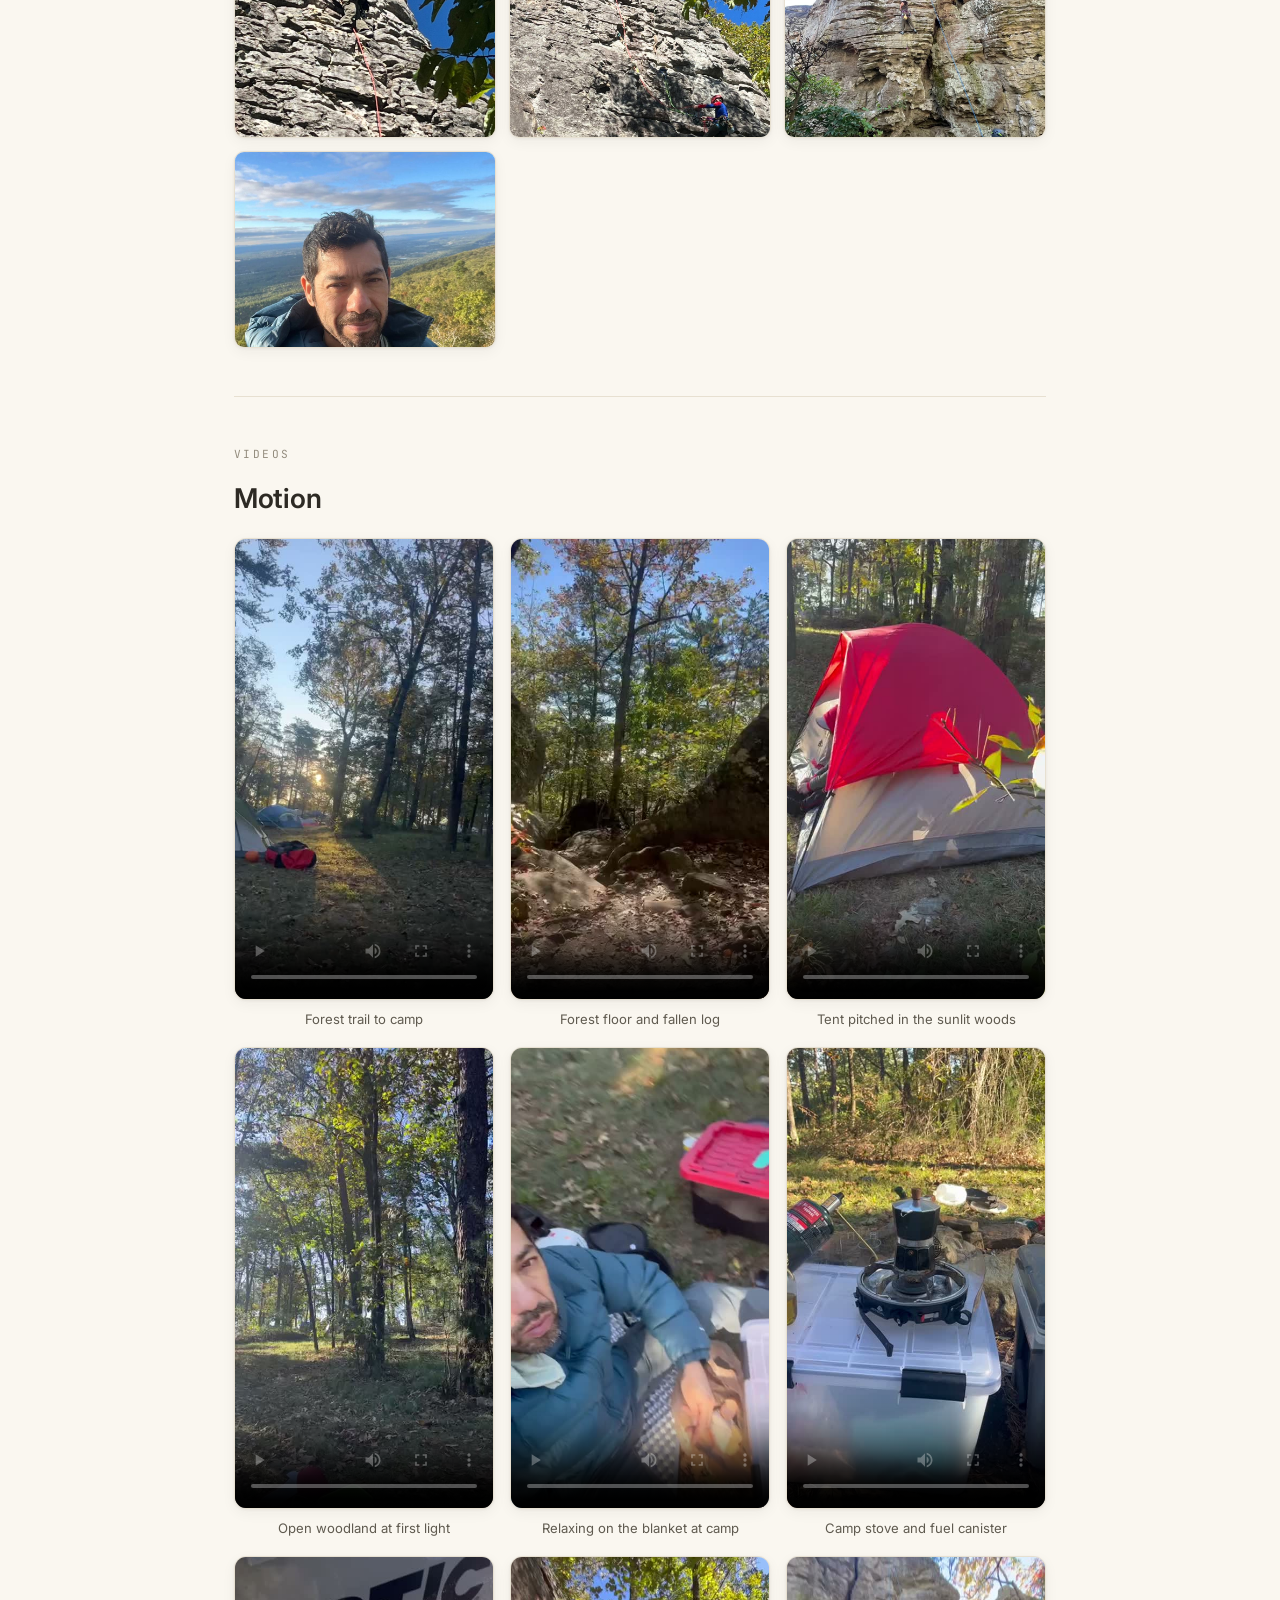
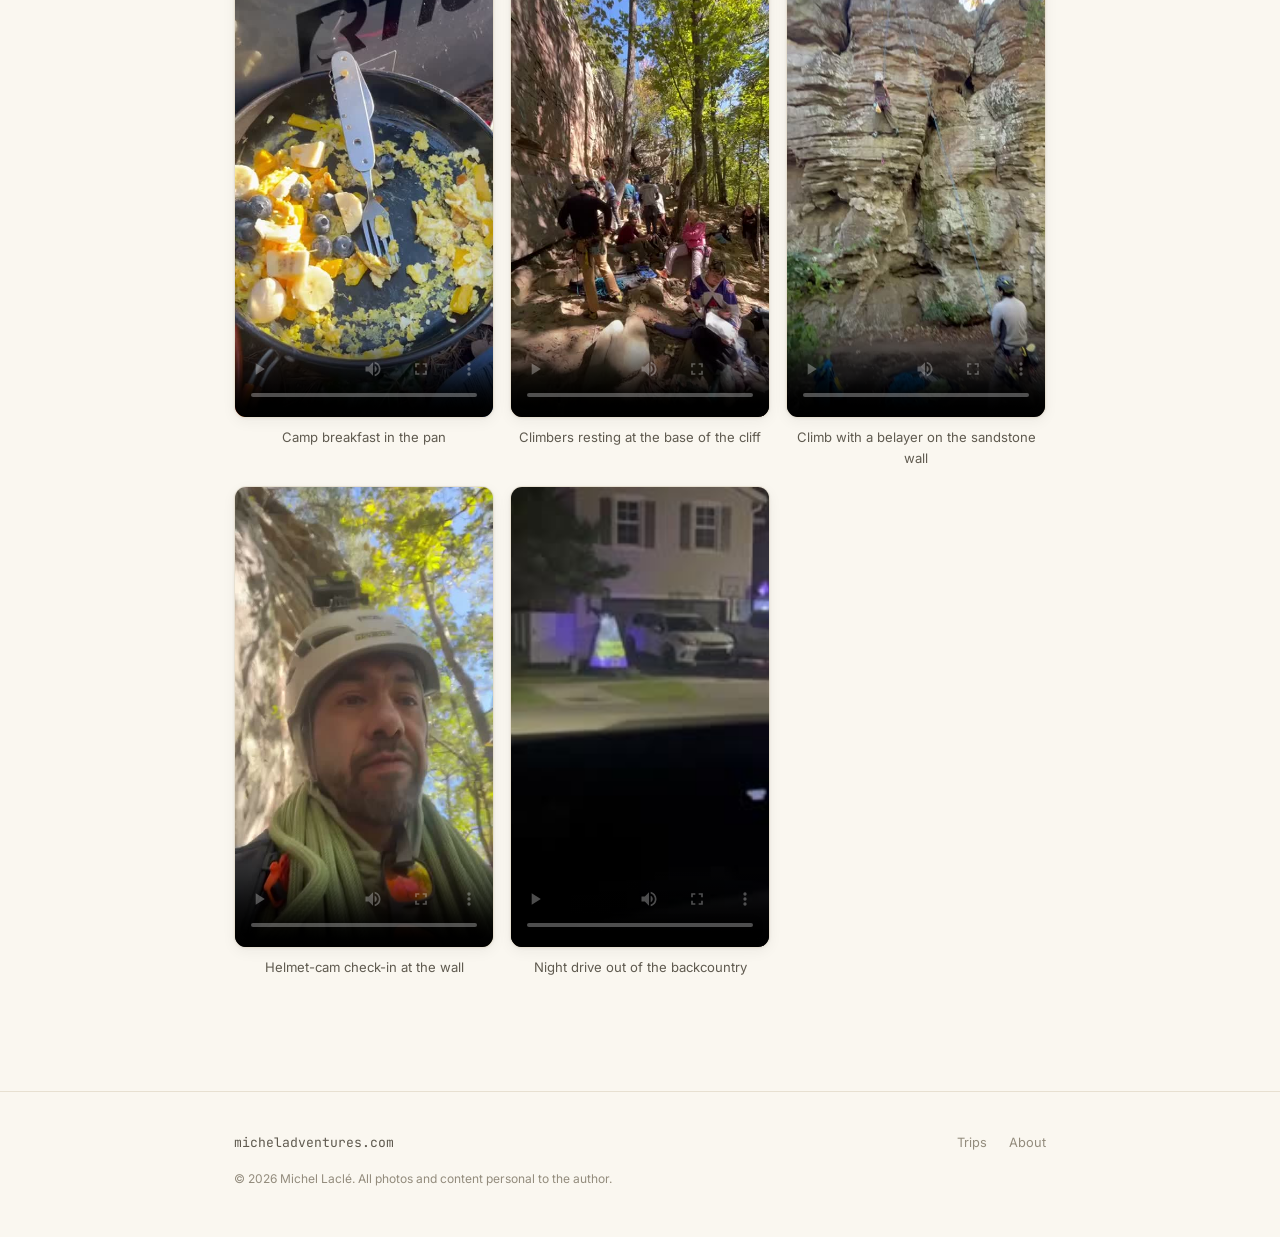
==== commit 52d8cd47: "feat: order photos and videos chronologically (drive up → camp → climbing → head out)" ====
--- a/trips/cherokee-rock-village.html
+++ b/trips/cherokee-rock-village.html
@@ -83,41 +83,33 @@
         <section class="block" id="photos">
             <span class="section-label">Photos</span>
             <h2>From the crag</h2>
-            <!-- PHOTO GALLERY: add images to this grid as they arrive (newest first).
+            <!-- PHOTO GALLERY: images in chronological order (trip narrative).
                  Local files: <img src="/trips/cherokee-rock-village/media/<file>.<ext>" alt="...">
                  Large files: upload to the CDN and use https://static.thinksmart.life/micheladventures/... -->
             <div class="gallery">
-                <img src="/trips/cherokee-rock-village/media/01-headlamp-selfie.jpg" alt="Selfie under the overcast sky at the crag, hard hat light glowing in the low light" loading="lazy">
-                <img src="/trips/cherokee-rock-village/media/02-campsite-sunrise.jpg" alt="Campsite at first light — low sun burning through the trees behind the tents" loading="lazy">
-                <img src="/trips/cherokee-rock-village/media/03-overhang-climb.jpg" alt="Climber working up a steep overhanging sandstone face, rope and quickdraws in the foreground" loading="lazy">
+                <img src="/trips/cherokee-rock-village/media/08-car-selfie.jpg" alt="Road-trip selfie with a climbing buddy in the car" loading="lazy">
                 <img src="/trips/cherokee-rock-village/media/04-sandcreek-service-station.jpg" alt="The Sandcreek Service Station — a vintage gas station kiosk ringed by pines" loading="lazy">
                 <img src="/trips/cherokee-rock-village/media/05-welcome-to-sand-rock-village.jpg" alt="Welcome to Sand Rock Village sign — Camp. Climb. Rebuild. Relax. Survive." loading="lazy">
+                <img src="/trips/cherokee-rock-village/media/09-jean-poo-kit.jpg" alt="Jean-POO organic shampoo kit spotted in the village shop" loading="lazy">
                 <img src="/trips/cherokee-rock-village/media/06-rocks-to-rivers-banner.jpg" alt="Rocks to Rivers adventure workshop banner" loading="lazy">
-                <img src="/trips/cherokee-rock-village/media/07-summit-selfie.jpg" alt="Summit selfie over the forested ridgeline" loading="lazy">
-                <img src="/trips/cherokee-rock-village/media/08-car-selfie.jpg" alt="Road-trip selfie with a climbing buddy in the car" loading="lazy">
-                <img src="/trips/cherokee-rock-village/media/09-jean-poo-kit.jpg" alt="Jean-POO organic shampoo kit spotted on the trip" loading="lazy">
-                <img src="/trips/cherokee-rock-village/media/10-ledge-climber-belayer.jpg" alt="Climber working the sandstone face with a partner belaying below" loading="lazy">
+                <img src="/trips/cherokee-rock-village/media/02-campsite-sunrise.jpg" alt="Campsite at first light — low sun burning through the trees behind the tents" loading="lazy">
+                <img src="/trips/cherokee-rock-village/media/01-headlamp-selfie.jpg" alt="Selfie under the overcast sky at the crag, hard hat light glowing in the low light" loading="lazy">
+                <img src="/trips/cherokee-rock-village/media/03-overhang-climb.jpg" alt="Climber working up a steep overhanging sandstone face, rope and quickdraws in the foreground" loading="lazy">
                 <img src="/trips/cherokee-rock-village/media/11-red-shirt-climb.jpg" alt="Climber in a red shirt working a steep gray rock face" loading="lazy">
                 <img src="/trips/cherokee-rock-village/media/12-climber-on-gray-rock.jpg" alt="Climber mid-ascent on the fractured gray rock" loading="lazy">
                 <img src="/trips/cherokee-rock-village/media/13-two-climbers-cliff.jpg" alt="Two climbers on the cliff, ropes running through the cracks" loading="lazy">
+                <img src="/trips/cherokee-rock-village/media/10-ledge-climber-belayer.jpg" alt="Climber working the sandstone face with a partner belaying below" loading="lazy">
+                <img src="/trips/cherokee-rock-village/media/07-summit-selfie.jpg" alt="Summit selfie over the forested ridgeline" loading="lazy">
             </div>
         </section>
 
         <section class="block" id="videos">
             <span class="section-label">Videos</span>
             <h2>Motion</h2>
-            <!-- VIDEO GRID: add videos to this grid as they arrive.
+            <!-- VIDEO GRID: clips in chronological order (trip narrative).
                  Local files: <video controls preload="metadata" poster="...-poster.jpg" src=".../clipNN.mp4">
                  Large files: upload to the CDN and reference https://static.thinksmart.life/micheladventures/... -->
             <div class="video-grid">
-                <figure class="video-card">
-                    <video controls preload="metadata" poster="/trips/cherokee-rock-village/media/video/clip01-poster.jpg" src="/trips/cherokee-rock-village/media/video/clip01.mp4"></video>
-                    <figcaption>Relaxing on the blanket at camp</figcaption>
-                </figure>
-                <figure class="video-card">
-                    <video controls preload="metadata" poster="/trips/cherokee-rock-village/media/video/clip02-poster.jpg" src="/trips/cherokee-rock-village/media/video/clip02.mp4"></video>
-                    <figcaption>Tent pitched in the sunlit woods</figcaption>
-                </figure>
                 <figure class="video-card">
                     <video controls preload="metadata" poster="/trips/cherokee-rock-village/media/video/clip03-poster.jpg" src="/trips/cherokee-rock-village/media/video/clip03.mp4"></video>
                     <figcaption>Forest trail to camp</figcaption>
@@ -125,6 +117,18 @@
                 <figure class="video-card">
                     <video controls preload="metadata" poster="/trips/cherokee-rock-village/media/video/clip04-poster.jpg" src="/trips/cherokee-rock-village/media/video/clip04.mp4"></video>
                     <figcaption>Forest floor and fallen log</figcaption>
+                </figure>
+                <figure class="video-card">
+                    <video controls preload="metadata" poster="/trips/cherokee-rock-village/media/video/clip02-poster.jpg" src="/trips/cherokee-rock-village/media/video/clip02.mp4"></video>
+                    <figcaption>Tent pitched in the sunlit woods</figcaption>
+                </figure>
+                <figure class="video-card">
+                    <video controls preload="metadata" poster="/trips/cherokee-rock-village/media/video/clip07-poster.jpg" src="/trips/cherokee-rock-village/media/video/clip07.mp4"></video>
+                    <figcaption>Open woodland at first light</figcaption>
+                </figure>
+                <figure class="video-card">
+                    <video controls preload="metadata" poster="/trips/cherokee-rock-village/media/video/clip01-poster.jpg" src="/trips/cherokee-rock-village/media/video/clip01.mp4"></video>
+                    <figcaption>Relaxing on the blanket at camp</figcaption>
                 </figure>
                 <figure class="video-card">
                     <video controls preload="metadata" poster="/trips/cherokee-rock-village/media/video/clip05-poster.jpg" src="/trips/cherokee-rock-village/media/video/clip05.mp4"></video>
@@ -135,16 +139,8 @@
                     <figcaption>Camp breakfast in the pan</figcaption>
                 </figure>
                 <figure class="video-card">
-                    <video controls preload="metadata" poster="/trips/cherokee-rock-village/media/video/clip07-poster.jpg" src="/trips/cherokee-rock-village/media/video/clip07.mp4"></video>
-                    <figcaption>Open woodland at first light</figcaption>
-                </figure>
-                <figure class="video-card">
                     <video controls preload="metadata" poster="/trips/cherokee-rock-village/media/video/clip08-poster.jpg" src="/trips/cherokee-rock-village/media/video/clip08.mp4"></video>
                     <figcaption>Climbers resting at the base of the cliff</figcaption>
-                </figure>
-                <figure class="video-card">
-                    <video controls preload="metadata" poster="/trips/cherokee-rock-village/media/video/clip09-poster.jpg" src="/trips/cherokee-rock-village/media/video/clip09.mp4"></video>
-                    <figcaption>Night drive out of the backcountry</figcaption>
                 </figure>
                 <figure class="video-card">
                     <video controls preload="metadata" poster="/trips/cherokee-rock-village/media/video/clip10-poster.jpg" src="/trips/cherokee-rock-village/media/video/clip10.mp4"></video>
@@ -153,6 +149,10 @@
                 <figure class="video-card">
                     <video controls preload="metadata" poster="/trips/cherokee-rock-village/media/video/clip11-poster.jpg" src="/trips/cherokee-rock-village/media/video/clip11.mp4"></video>
                     <figcaption>Helmet-cam check-in at the wall</figcaption>
+                </figure>
+                <figure class="video-card">
+                    <video controls preload="metadata" poster="/trips/cherokee-rock-village/media/video/clip09-poster.jpg" src="/trips/cherokee-rock-village/media/video/clip09.mp4"></video>
+                    <figcaption>Night drive out of the backcountry</figcaption>
                 </figure>
             </div>
         </section>
